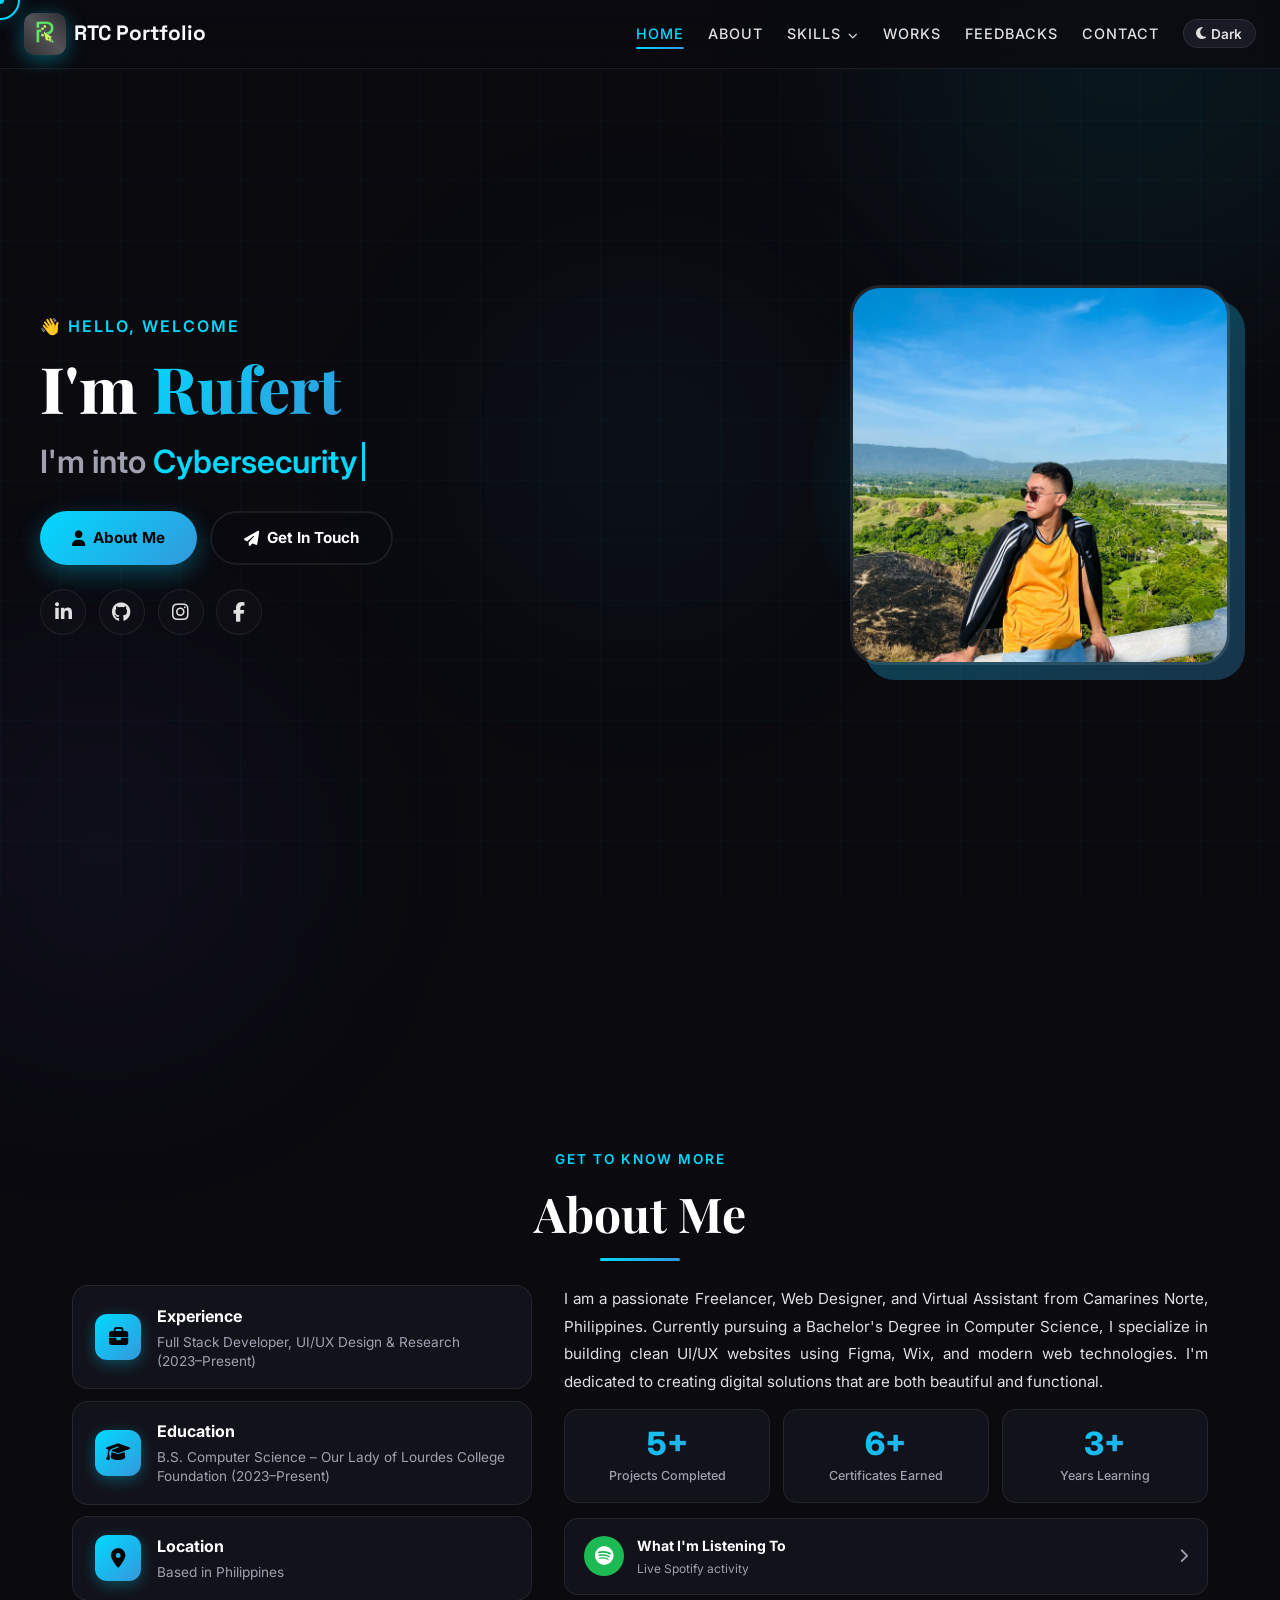
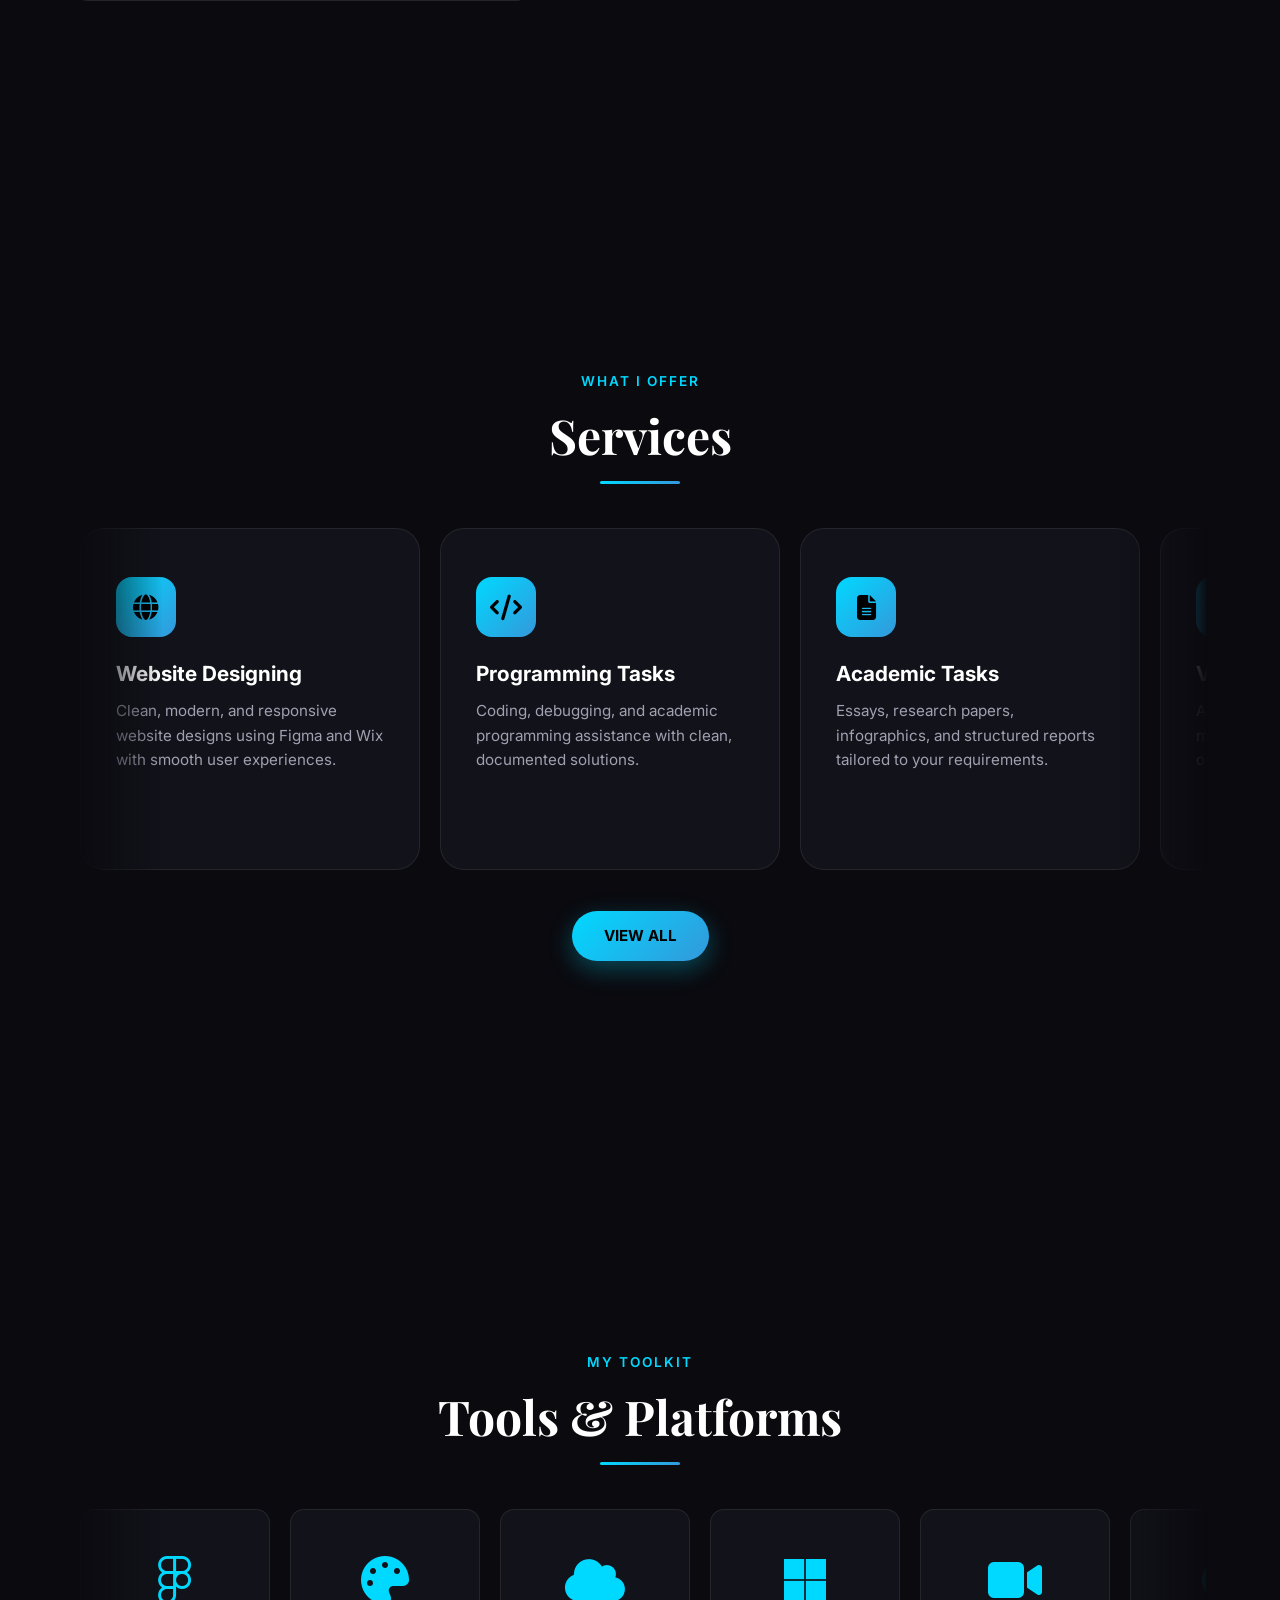
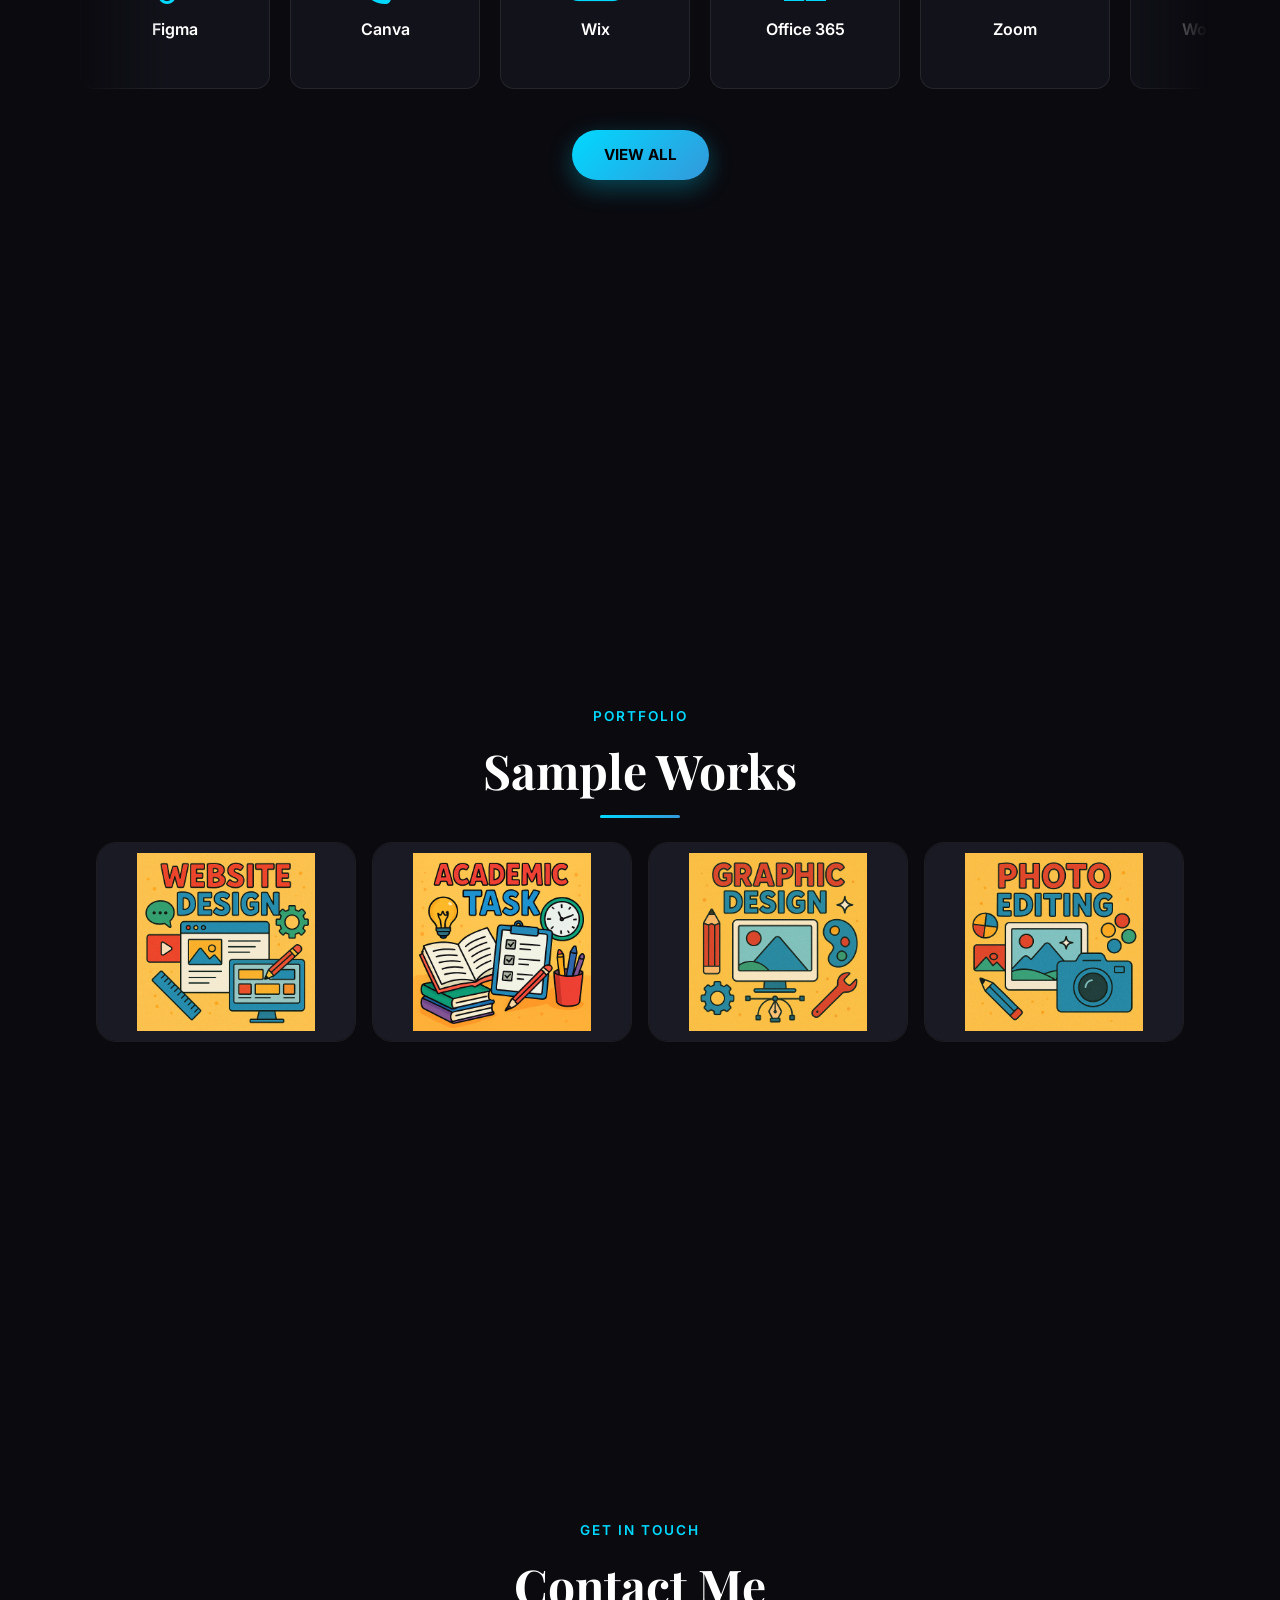
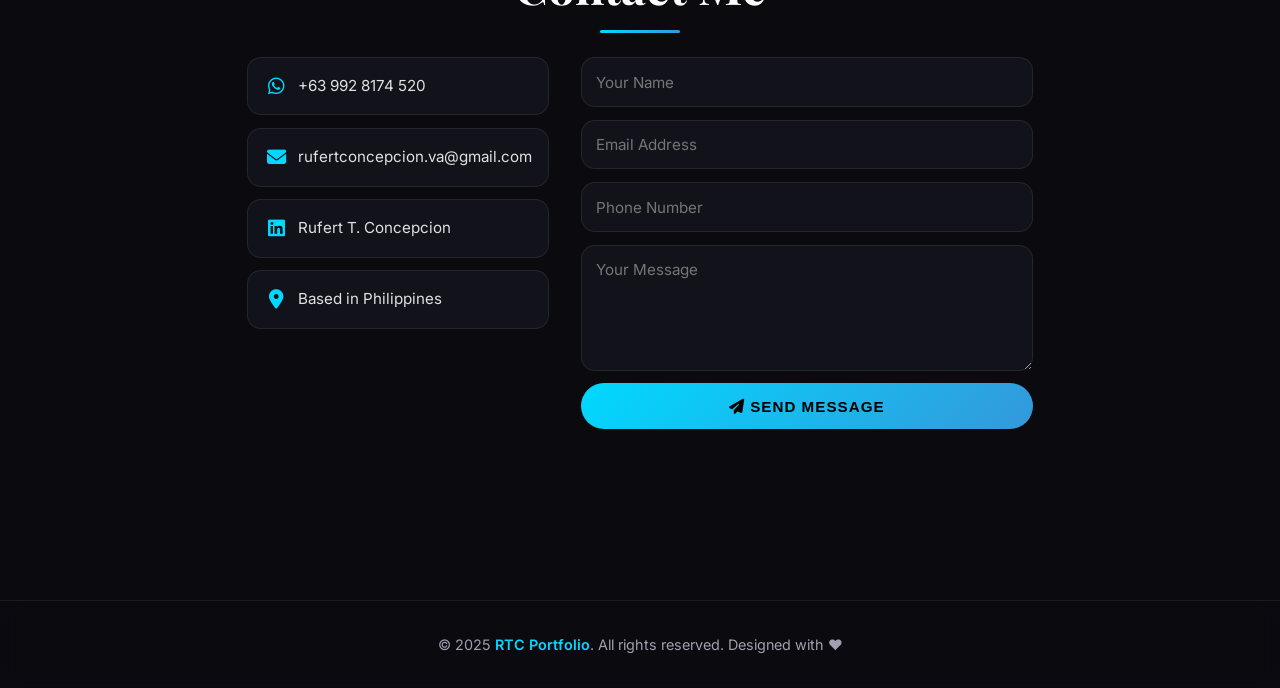
==== pre-draft portfolio/index.html @ a8891be7 "Initial commit" ====
<!DOCTYPE html>
<html lang="en">
<head>
    <meta charset="UTF-8">
    <meta name="viewport" content="width=device-width, initial-scale=1.0">
    <title>RTC Portfolio | Creative Developer</title>
    <link rel="shortcut icon" href="rtc logo.png" type="image/x-icon">
    <link rel="stylesheet" href="https://cdnjs.cloudflare.com/ajax/libs/font-awesome/6.5.1/css/all.min.css">
    <link rel="stylesheet" href="style.css">
</head>
<body class="dark">
    <div class="cursor-dot" id="cursorDot"></div>
    <div class="cursor-outline" id="cursorOutline"></div>
    <div class="grid-bg"></div>
    <div class="orb orb-1"></div>
    <div class="orb orb-2"></div>
    <div class="orb orb-3"></div>
    <div id="particles-container"></div>

    <div id="loader">
        <div class="loader-spinner"></div>
        <div class="loader-text">RTC PORTFOLIO</div>
        <div class="loader-progress"><div class="loader-progress-bar"></div></div>
    </div>

    <!-- Navbar -->
    <nav class="navbar">
        <a href="#" class="nav-brand">
            <div class="nav-logo">
                <img src="rtc logo.png" alt="RTC Logo">
            </div>
            RTC Portfolio
        </a>
        <input type="checkbox" id="hamburger-toggle">
        <label for="hamburger-toggle" class="hamburger"><span class="bar"></span><span class="bar"></span><span class="bar"></span></label>
        <ul class="nav-links">
            <li><a href="index.html">Home</a></li>
            <li><a href="index.html#about">About</a></li>
                <li class="dropdown-parent">
                    <a href="skills.html">Skills <i class="fas fa-chevron-down nav-dropdown-arrow"></i></a>
                    <ul class="dropdown-menu">
                        <li><a href="index.html#services">Services</a></li>
                        <li><a href="index.html#tools">Tools & Platforms</a></li>
                    </ul>
                </li>
            <li><a href="works.html">Works</a></li>
            <li><a href="feedbacks.html">Feedbacks</a></li>
            <li><a href="index.html#contact">Contact</a></li>
            <li><button id="themeToggle"><i class="fas fa-moon"></i><span>Dark</span></button></li>
        </ul>
    </nav>

    <section class="hero" id="home">
        <div class="hero-container">
            <div class="hero-content">
                <p class="hero-greeting">👋 Hello, Welcome</p>
                <h1 class="hero-name">I'm <span>Rufert</span></h1>
                <div class="hero-typing"><span class="static">I'm into </span><span class="dynamic" id="typing-text"></span></div>
                <div class="hero-buttons">
                    <a href="#about" class="btn-primary"><i class="fas fa-user"></i>About Me</a>
                    <a href="#contact" class="btn-outline"><i class="fas fa-paper-plane"></i>Get In Touch</a>
                </div>
                <ul class="social-icons">
                    <li><a href="https://www.linkedin.com/in/rtc1205" target="_blank"><i class="fab fa-linkedin-in"></i></a></li>
                    <li><a href="https://github.com/Bonzskie01" target="_blank"><i class="fab fa-github"></i></a></li>
                    <li><a href="#"><i class="fab fa-instagram"></i></a></li>
                    <li><a href="#"><i class="fab fa-facebook-f"></i></a></li>
                </ul>
            </div>
            <div class="hero-image-wrapper">
                <div class="hero-image-container">
                    <div class="hero-image-glow"></div>
                    <div class="hero-image-bg"></div>
                    <img src="rtc.jpeg" alt="Rufert" class="hero-image" onerror="this.style.display='none'; this.nextElementSibling.style.display='flex';">
                    <div style="display:none; width:100%; height:100%; border-radius:30px; background: var(--gradient-2); position:relative; z-index:2; align-items:center; justify-content:center; font-size:4rem; color:#fff; font-weight:900; border: 3px solid rgba(255,255,255,0.1);">RTC</div>
                </div>
            </div>
        </div>
    </section>

    <section class="hero" id="about">
        <div class="container">
            <div class="section-header fade-in"><p class="section-subtitle">Get To Know More</p><h2 class="section-title">About Me</h2><div class="section-line"></div></div>
            <div class="about-grid fade-in">
                <!-- Left: Info Cards -->
                <div class="about-cards">
                    <div class="about-info-card">
                        <div class="about-card-icon"><i class="fas fa-briefcase"></i></div>
                        <div class="about-card-text">
                            <h4>Experience</h4>
                            <p>Full Stack Developer, UI/UX Design & Research (2023–Present)</p>
                        </div>
                    </div>
                    <div class="about-info-card">
                        <div class="about-card-icon"><i class="fas fa-graduation-cap"></i></div>
                        <div class="about-card-text">
                            <h4>Education</h4>
                            <p>B.S. Computer Science – Our Lady of Lourdes College Foundation (2023–Present)</p>
                        </div>
                    </div>
                    <div class="about-info-card">
                        <div class="about-card-icon"><i class="fas fa-map-marker-alt"></i></div>
                        <div class="about-card-text">
                            <h4>Location</h4>
                            <p>Based in Philippines</p>
                        </div>
                    </div>
                </div>

                <!-- Right: Bio + Stats -->
                <div class="about-right">
                    <p class="about-bio-text">I am a passionate Freelancer, Web Designer, and Virtual Assistant from Camarines Norte, Philippines. Currently pursuing a Bachelor's Degree in Computer Science, I specialize in building clean UI/UX websites using Figma, Wix, and modern web technologies. I'm dedicated to creating digital solutions that are both beautiful and functional.</p>

                    <div class="about-stats">
                        <div class="stat-box">
                            <span class="stat-number">5+</span>
                            <span class="stat-label">Projects Completed</span>
                        </div>
                        <div class="stat-box">
                            <span class="stat-number">6+</span>
                            <span class="stat-label">Certificates Earned</span>
                        </div>
                        <div class="stat-box">
                            <span class="stat-number">3+</span>
                            <span class="stat-label">Years Learning</span>
                        </div>
                    </div>

                    <div class="about-spotify">
                        <div class="spotify-left">
                            <div class="spotify-icon"><i class="fab fa-spotify"></i></div>
                            <div class="spotify-text">
                                <h5>What I'm Listening To</h5>
                                <p>Live Spotify activity</p>
                            </div>
                        </div>
                        <i class="fas fa-chevron-right spotify-arrow"></i>
                    </div>
                </div>
            </div>
        </div>
    </section>

    <section class="hero" id="services">
        <div class="container">
            <div class="section-header fade-in"><p class="section-subtitle">What I Offer</p><h2 class="section-title">Services</h2><div class="section-line"></div></div>
            <div class="carousel-wrapper fade-in">
                <div class="carousel-track">
                    <div class="service-card"><div class="service-icon"><i class="fas fa-globe"></i></div><h3>Website Designing</h3><p>Clean, modern, and responsive website designs using Figma and Wix with smooth user experiences.</p></div>
                    <div class="service-card"><div class="service-icon"><i class="fas fa-code"></i></div><h3>Programming Tasks</h3><p>Coding, debugging, and academic programming assistance with clean, documented solutions.</p></div>
                    <div class="service-card"><div class="service-icon"><i class="fas fa-file-alt"></i></div><h3>Academic Tasks</h3><p>Essays, research papers, infographics, and structured reports tailored to your requirements.</p></div>
                    <div class="service-card"><div class="service-icon"><i class="fas fa-headset"></i></div><h3>Virtual Assistance</h3><p>Admin support, scheduling, email management, and online file organization for your business.</p></div>
                    <div class="service-card"><div class="service-icon"><i class="fas fa-tools"></i></div><h3>Technical Support</h3><p>On-call computer troubleshooting, software help, and remote technical assistance.</p></div>
                    <div class="service-card"><div class="service-icon"><i class="fas fa-paint-brush"></i></div><h3>Graphic Design</h3><p>Infographics, social media graphics, presentations, and marketing visuals.</p></div>
                    <div class="service-card"><div class="service-icon"><i class="fas fa-globe"></i></div><h3>Website Designing</h3><p>Clean, modern, and responsive website designs using Figma and Wix with smooth user experiences.</p></div>
                    <div class="service-card"><div class="service-icon"><i class="fas fa-code"></i></div><h3>Programming Tasks</h3><p>Coding, debugging, and academic programming assistance with clean, documented solutions.</p></div>
                    <div class="service-card"><div class="service-icon"><i class="fas fa-file-alt"></i></div><h3>Academic Tasks</h3><p>Essays, research papers, infographics, and structured reports tailored to your requirements.</p></div>
                    <div class="service-card"><div class="service-icon"><i class="fas fa-headset"></i></div><h3>Virtual Assistance</h3><p>Admin support, scheduling, email management, and online file organization for your business.</p></div>
                    <div class="service-card"><div class="service-icon"><i class="fas fa-tools"></i></div><h3>Technical Support</h3><p>On-call computer troubleshooting, software help, and remote technical assistance.</p></div>
                    <div class="service-card"><div class="service-icon"><i class="fas fa-paint-brush"></i></div><h3>Graphic Design</h3><p>Infographics, social media graphics, presentations, and marketing visuals.</p></div>
                </div>
            </div>
            <div style="text-align: center; margin-top: 20px;">
                <a href="skills.html#services" class="btn-primary">VIEW ALL</a>
            </div>
        </div>
    </section>

    <section class="hero" id="tools">
        <div class="container">
            <div class="section-header fade-in"><p class="section-subtitle">My Toolkit</p><h2 class="section-title">Tools & Platforms</h2><div class="section-line"></div></div>
            <div class="carousel-wrapper fade-in">
                <div class="carousel-track reverse">
                    <div class="tool-card"><i class="fab fa-figma"></i><h4>Figma</h4></div>
                    <div class="tool-card"><i class="fas fa-palette"></i><h4>Canva</h4></div>
                    <div class="tool-card"><i class="fas fa-cloud"></i><h4>Wix</h4></div>
                    <div class="tool-card"><i class="fab fa-microsoft"></i><h4>Office 365</h4></div>
                    <div class="tool-card"><i class="fas fa-video"></i><h4>Zoom</h4></div>
                    <div class="tool-card"><i class="fab fa-google"></i><h4>Workspace</h4></div>
                    <div class="tool-card"><i class="fas fa-image"></i><h4>Photoshop</h4></div>
                    <div class="tool-card"><i class="fab fa-microsoft"></i><h4>Teams</h4></div>
                    <div class="tool-card"><i class="fas fa-code"></i><h4>VS Code</h4></div>
                    <div class="tool-card"><i class="fab fa-github"></i><h4>GitHub</h4></div>
                    <div class="tool-card"><i class="fab fa-figma"></i><h4>Figma</h4></div>
                    <div class="tool-card"><i class="fas fa-palette"></i><h4>Canva</h4></div>
                    <div class="tool-card"><i class="fas fa-cloud"></i><h4>Wix</h4></div>
                    <div class="tool-card"><i class="fab fa-microsoft"></i><h4>Office 365</h4></div>
                    <div class="tool-card"><i class="fas fa-video"></i><h4>Zoom</h4></div>
                    <div class="tool-card"><i class="fab fa-google"></i><h4>Workspace</h4></div>
                    <div class="tool-card"><i class="fas fa-image"></i><h4>Photoshop</h4></div>
                    <div class="tool-card"><i class="fab fa-microsoft"></i><h4>Teams</h4></div>
                    <div class="tool-card"><i class="fas fa-code"></i><h4>VS Code</h4></div>
                    <div class="tool-card"><i class="fab fa-github"></i><h4>GitHub</h4></div>
                </div>
            </div>
            <div style="text-align: center; margin-top: 20px;">
                <a href="skills.html#tools" class="btn-primary">VIEW ALL</a>
            </div>
        </div>
    </section>

    <section id="works">
        <div class="container">
            <div class="section-header fade-in"><p class="section-subtitle">Portfolio</p><h2 class="section-title">Sample Works</h2><div class="section-line"></div></div>
            <div class="works-grid">
                <div class="work-card fade-in">
                    <div class="work-bg">
                        <img src="assets/Website Design.png" alt="Website Design">
                    </div>
                    <div class="work-overlay">
                        <h3>Website Design</h3>
                        <a href="works.html?filter=web" class="view-btn">View Project</a>
                    </div>
                </div>
                <div class="work-card fade-in">
                    <div class="work-bg">
                        <img src="assets/Academic Task.png" alt="Academic Task">
                    </div>
                    <div class="work-overlay">
                        <h3>Academic Task</h3>
                        <a href="works.html?filter=academic" class="view-btn">View Project</a>
                    </div>
                </div>
                <div class="work-card fade-in">
                    <div class="work-bg">
                        <img src="assets/Graphic Design.png" alt="Graphic Design">
                    </div>
                    <div class="work-overlay">
                        <h3>Graphic Design</h3>
                        <a href="works.html?filter=graphic" class="view-btn">View Project</a>
                    </div>
                </div>
                <div class="work-card fade-in">
                    <div class="work-bg">
                        <img src="assets/Photo Editing.png" alt="Photo Editing">
                    </div>
                    <div class="work-overlay">
                        <h3>Photo Editing</h3>
                        <a href="works.html?filter=photo" class="view-btn">View Project</a>
                    </div>
                </div>
            </div>
        </div>
    </section>

    <section class="hero" id="contact">
        <div class="container">
            <div class="section-header fade-in"><p class="section-subtitle">Get In Touch</p><h2 class="section-title">Contact Me</h2><div class="section-line"></div></div>
            <div class="contact-grid fade-in">
                <div>
                    <div class="contact-info-item">
                        <i class="fab fa-whatsapp"></i>
                        <a href="https://wa.me/639928174520" target="_blank">+63 992 8174 520</a>
                    </div>
                    <div class="contact-info-item">
                        <i class="fas fa-envelope"></i>
                        <a href="mailto:rufertconcepcion.va@gmail.com">rufertconcepcion.va@gmail.com</a>
                    </div>
                    <div class="contact-info-item">
                        <i class="fab fa-linkedin"></i>
                        <a href="https://www.linkedin.com/in/rtc1205" target="_blank">Rufert T. Concepcion</a>
                    </div>
                    <div class="contact-info-item">
                        <i class="fas fa-map-marker-alt"></i>
                        <span>Based in Philippines</span>
                    </div>
                </div>
                <form class="contact-form" action="#" method="POST">
                    <input type="text" placeholder="Your Name" required>
                    <input type="email" placeholder="Email Address" required>
                    <input type="tel" placeholder="Phone Number">
                    <textarea rows="5" placeholder="Your Message" required></textarea>
                    <button type="submit"><i class="fas fa-paper-plane"></i> Send Message</button>
                </form>
            </div>
        </div>
    </section>

    <footer><p>© 2025 <a href="#">RTC Portfolio</a>. All rights reserved. Designed with ❤️</p></footer>

    <script src="script.js"></script>
</body>
</html>
---- pre-draft portfolio/style.css ----
@import url('https://fonts.googleapis.com/css2?family=Inter:wght@300;400;500;600;700;800;900&family=Playfair+Display:wght@400;600;700;800&family=Space+Grotesk:wght@300;400;500;600;700&display=swap');

html {
    scroll-behavior: smooth;
}

:root {
    --bg: #0a0a0f;
    --surface: #12121a;
    --surface2: #1a1a25;
    --text: #e0e0e0;
    --text-secondary: #a0a0b0;
    --heading: #ffffff;
    --accent: #00d9ff;
    --accent2: #3498db;
    --accent3: #6c5ce7;
    --gradient-1: linear-gradient(135deg, #00d9ff, #3498db);
    --gradient-2: linear-gradient(135deg, #6c5ce7, #3498db);
    --gradient-3: linear-gradient(135deg, #00d9ff, #6c5ce7);
    --shadow-glow: 0 0 40px rgba(0, 217, 255, 0.2);
    --shadow-card: 0 10px 40px rgba(0, 0, 0, 0.5);
    --border: rgba(255, 255, 255, 0.08);
    --radius: 24px;
    --radius-sm: 14px;
    --transition: 0.4s cubic-bezier(0.25, 0.8, 0.25, 1.2);
    --cursor-color: #00d9ff;
}

body.light {
    --bg: #eef2f7;
    --surface: #ffffff;
    --surface2: #dde6f0;
    --text: #1e293b;
    --text-secondary: #475569;
    --heading: #0f172a;
    --accent: #0099cc;
    --accent2: #2563eb;
    --accent3: #7c3aed;
    --gradient-1: linear-gradient(135deg, #0099cc, #2563eb);
    --gradient-2: linear-gradient(135deg, #7c3aed, #2563eb);
    --gradient-3: linear-gradient(135deg, #0099cc, #7c3aed);
    --shadow-glow: 0 0 40px rgba(0, 153, 204, 0.25);
    --shadow-card: 0 10px 40px rgba(0, 0, 0, 0.12);
    --border: rgba(0, 0, 0, 0.12);
    --cursor-color: #0099cc;
}

* {
    margin: 0;
    padding: 0;
    box-sizing: border-box;
}

html {
    scroll-behavior: smooth;
}

body {
    font-family: 'Inter', sans-serif;
    background: var(--bg);
    color: var(--text);
    line-height: 1.6;
    transition: background 0.5s, color 0.5s;
    overflow-x: hidden;
    position: relative;
    cursor: auto;
}

@media (hover: hover) and (pointer: fine) {
    body {
        cursor: none;
    }
}

/* Custom Cursor */
.cursor-dot {
    width: 8px;
    height: 8px;
    background: var(--cursor-color);
    border-radius: 50%;
    position: fixed;
    pointer-events: none;
    z-index: 9999;
    transition: transform 0.1s ease, width 0.2s ease, height 0.2s ease, background 0.3s ease;
    transform: translate(-50%, -50%);
    box-shadow: 0 0 20px var(--cursor-color), 0 0 40px rgba(0, 217, 255, 0.5);
}

.cursor-outline {
    width: 40px;
    height: 40px;
    border: 2px solid var(--cursor-color);
    border-radius: 50%;
    position: fixed;
    pointer-events: none;
    z-index: 9998;
    transition: transform 0.15s ease, width 0.3s ease, height 0.3s ease, border-color 0.3s ease, background 0.3s ease;
    transform: translate(-50%, -50%);
    box-shadow: 0 0 15px rgba(0, 217, 255, 0.2);
}

.cursor-outline.hover {
    width: 60px;
    height: 60px;
    border-color: var(--accent3);
    background: rgba(108, 92, 231, 0.1);
    box-shadow: 0 0 30px rgba(108, 92, 231, 0.4);
}

.cursor-dot.hover {
    width: 14px;
    height: 14px;
    background: var(--accent3);
    box-shadow: 0 0 30px var(--accent3), 0 0 60px rgba(108, 92, 231, 0.6);
}

/* Particles */
#particles-container {
    position: fixed;
    top: 0;
    left: 0;
    width: 100%;
    height: 100%;
    pointer-events: none;
    z-index: 0;
}

.particle {
    position: absolute;
    border-radius: 50%;
    animation: floatUp linear infinite;
    opacity: 0;
}

@keyframes floatUp {
    0% { transform: translateY(100vh) scale(0); opacity: 0; }
    10% { opacity: 0.6; }
    90% { opacity: 0.6; }
    100% { transform: translateY(-10vh) scale(1); opacity: 0; }
}

/* Grid Background */
.grid-bg {
    position: fixed;
    top: 0;
    left: 0;
    width: 100%;
    height: 100%;
    pointer-events: none;
    z-index: 0;
    background-image: linear-gradient(rgba(0, 217, 255, 0.03) 1px, transparent 1px), linear-gradient(90deg, rgba(0, 217, 255, 0.03) 1px, transparent 1px);
    background-size: 60px 60px;
    animation: gridMove 20s linear infinite;
}

@keyframes gridMove {
    0% { background-position: 0 0; }
    100% { background-position: 60px 60px; }
}

/* Orbs */
.orb {
    position: fixed;
    border-radius: 50%;
    filter: blur(100px);
    pointer-events: none;
    z-index: 0;
    animation: orbFloat 15s ease-in-out infinite;
}

.orb-1 { width: 500px; height: 500px; background: rgba(0, 217, 255, 0.06); top: -200px; right: -100px; }
.orb-2 { width: 400px; height: 400px; background: rgba(108, 92, 231, 0.06); bottom: -150px; left: -100px; animation-delay: -5s; }
.orb-3 { width: 350px; height: 350px; background: rgba(52, 152, 219, 0.05); top: 50%; left: 50%; transform: translate(-50%, -50%); animation-delay: -10s; }

@keyframes orbFloat {
    0%, 100% { transform: translate(0, 0); }
    25% { transform: translate(50px, -50px); }
    50% { transform: translate(-30px, 30px); }
    75% { transform: translate(-50px, -20px); }
}

body.light .orb-1 { background: rgba(0, 217, 255, 0.08); }
body.light .orb-2 { background: rgba(108, 92, 231, 0.08); }
body.light .orb-3 { background: rgba(52, 152, 219, 0.07); }

.container {
    max-width: 1200px;
    margin: 0 auto;
    padding: 0 2rem;
    position: relative;
    z-index: 1;
}

/* Loader */
#loader {
    position: fixed;
    inset: 0;
    background: #000;
    z-index: 9999;
    display: flex;
    flex-direction: column;
    align-items: center;
    justify-content: center;
    transition: opacity 0.8s, visibility 0.8s;
    background-image: radial-gradient(circle at 30% 50%, rgba(0, 217, 255, 0.1) 0%, transparent 50%), radial-gradient(circle at 70% 50%, rgba(108, 92, 231, 0.1) 0%, transparent 50%);
    cursor: default;
}

body.light #loader {
    background: #f0f4f8;
    background-image: radial-gradient(circle at 30% 50%, rgba(0, 217, 255, 0.15) 0%, transparent 50%), radial-gradient(circle at 70% 50%, rgba(108, 92, 231, 0.15) 0%, transparent 50%);
}

.loader-spinner {
    width: 70px;
    height: 70px;
    border: 3px solid rgba(255, 255, 255, 0.1);
    border-top-color: var(--accent);
    border-right-color: var(--accent3);
    border-radius: 50%;
    animation: spin 1s linear infinite;
    margin-bottom: 25px;
    position: relative;
}

.loader-spinner::after {
    content: '';
    position: absolute;
    inset: 8px;
    border: 2px solid rgba(255, 255, 255, 0.05);
    border-radius: 50%;
    border-bottom-color: var(--accent2);
    animation: spin 0.6s linear infinite reverse;
}

@keyframes spin { to { transform: rotate(360deg); } }

.loader-text {
    font-family: 'Space Grotesk', sans-serif;
    font-size: clamp(1.2rem, 3vw, 1.6rem);
    font-weight: 700;
    letter-spacing: 4px;
    color: var(--accent);
    animation: pulse 1.5s ease-in-out infinite;
}

@keyframes pulse {
    0%, 100% { opacity: 0.5; transform: scale(0.98); }
    50% { opacity: 1; transform: scale(1.02); }
}

.loader-progress {
    width: clamp(150px, 30vw, 200px);
    height: 3px;
    background: rgba(255, 255, 255, 0.1);
    border-radius: 3px;
    margin-top: 20px;
    overflow: hidden;
}

.loader-progress-bar {
    height: 100%;
    background: var(--gradient-1);
    border-radius: 3px;
    animation: progress 2s ease-in-out;
    width: 100%;
}

@keyframes progress { 0% { width: 0; } 100% { width: 100%; } }

body.loaded #loader { opacity: 0; visibility: hidden; pointer-events: none; }

/* Navbar */
.navbar {
    position: fixed;
    top: 0;
    left: 0;
    right: 0;
    z-index: 1000;
    background: rgba(10, 10, 15, 0.8);
    backdrop-filter: blur(30px);
    -webkit-backdrop-filter: blur(30px);
    border-bottom: 1px solid var(--border);
    padding: 0.8rem 1.5rem;
    display: flex;
    align-items: center;
    justify-content: space-between;
    transition: 0.3s;
}

body.light .navbar { background: rgba(238, 242, 247, 0.85); }

.nav-brand {
    display: flex;
    align-items: center;
    gap: 0.5rem;
    font-weight: 800;
    font-size: clamp(1rem, 2.5vw, 1.3rem);
    color: var(--heading);
    font-family: 'Space Grotesk', sans-serif;
    text-decoration: none;
}

.nav-logo {
    width: clamp(36px, 5vw, 42px);
    height: clamp(36px, 5vw, 42px);
    border-radius: 10px;
    display: flex;
    align-items: center;
    justify-content: center;
    position: relative;
    overflow: hidden;
    box-shadow: 0 4px 20px rgba(0, 217, 255, 0.4);
}

.nav-logo img {
    width: 100%;
    height: 100%;
    object-fit: cover;
    border-radius: 10px;
    position: relative;
    z-index: 1;
}

.nav-logo::after {
    content: '';
    position: absolute;
    top: -50%;
    left: -50%;
    width: 200%;
    height: 200%;
    background: linear-gradient(45deg, transparent, rgba(255, 255, 255, 0.3), transparent);
    animation: shimmer 2s infinite;
    z-index: 2;
}

@keyframes shimmer {
    0% { transform: translateX(-100%) rotate(45deg); }
    100% { transform: translateX(100%) rotate(45deg); }
}

.nav-links {
    display: flex;
    list-style: none;
    gap: clamp(0.8rem, 2vw, 1.5rem);
    align-items: center;
}

.nav-links a {
    color: var(--text);
    text-decoration: none;
    font-weight: 500;
    font-size: clamp(0.75rem, 1.5vw, 0.9rem);
    text-transform: uppercase;
    letter-spacing: 1px;
    transition: 0.3s;
    position: relative;
    padding: 0.3rem 0;
}

.nav-links a::after {
    content: '';
    position: absolute;
    bottom: -2px;
    left: 0;
    width: 0;
    height: 2px;
    background: var(--gradient-1);
    transition: width 0.3s;
    border-radius: 2px;
}

.nav-links a:hover { color: var(--accent); }
.nav-links a:hover::after { width: 100%; }

/* Active Navigation Indicator */
.nav-links a.active {
    color: var(--accent);
}
.nav-links a.active::after {
    width: 100%;
}

/* Navigation Dropdown */
.dropdown-parent {
    position: relative;
}

.nav-dropdown-arrow {
    font-size: 0.6rem;
    margin-left: 2px;
    transition: 0.3s;
}

.dropdown-parent:hover .nav-dropdown-arrow {
    transform: rotate(180deg);
}

.dropdown-menu {
    position: absolute;
    top: 100%;
    left: 0;
    background: var(--surface);
    border: 1px solid var(--border);
    border-radius: var(--radius-sm);
    padding: 0.5rem 0;
    min-width: 200px;
    list-style: none;
    opacity: 0;
    visibility: hidden;
    transform: translateY(10px);
    transition: opacity 0.3s ease, transform 0.3s ease, visibility 0.3s ease;
    box-shadow: 0 10px 40px rgba(0, 0, 0, 0.5);
    backdrop-filter: blur(20px);
    z-index: 1001;
}

.dropdown-parent:hover .dropdown-menu {
    opacity: 1;
    visibility: visible;
    transform: translateY(5px);
}

.dropdown-menu li {
    padding: 0;
}

.dropdown-menu a {
    display: block;
    padding: 0.6rem 1.5rem;
    color: var(--text);
    font-size: 0.85rem;
    text-transform: none;
    letter-spacing: 0.5px;
    transition: 0.3s;
    white-space: nowrap;
}

.dropdown-menu a:hover {
    background: var(--surface2);
    color: var(--accent);
}

.dropdown-menu a::after {
    display: none;
}

#themeToggle {
    background: var(--surface2);
    border: 1px solid var(--border);
    color: var(--text);
    padding: 0.35rem 0.8rem;
    border-radius: 30px;
    cursor: pointer;
    font-weight: 600;
    font-size: clamp(0.7rem, 1.5vw, 0.85rem);
    display: flex;
    align-items: center;
    gap: 0.3rem;
    transition: 0.3s;
    font-family: 'Inter', sans-serif;
    white-space: nowrap;
}

#themeToggle:hover { background: var(--accent); color: #000; border-color: var(--accent); }

#hamburger-toggle { display: none; }
.hamburger { display: none; flex-direction: column; gap: 5px; cursor: pointer; z-index: 1001; }
.hamburger .bar { width: 24px; height: 3px; background: var(--heading); border-radius: 3px; transition: 0.3s; }

/* Hero */
.hero {
    min-height: 100vh;
    display: flex;
    align-items: center;
    padding: clamp(5rem, 8vw, 5.5rem) 1.5rem clamp(1.5rem, 3vw, 2.5rem);
    position: relative;
    z-index: 1;
}

.hero-container {
    display: flex;
    align-items: center;
    justify-content: space-between;
    gap: clamp(2rem, 5vw, 4rem);
    max-width: 1200px;
    margin: 0 auto;
    width: 100%;
    flex-wrap: wrap;
}

.hero-content {
    flex: 1 1 500px;
    position: relative;
    z-index: 1;
    animation: fadeInLeft 1s ease;
}

@keyframes fadeInLeft {
    from { opacity: 0; transform: translateX(-50px); }
    to { opacity: 1; transform: translateX(0); }
}

.hero-image-wrapper {
    flex: 0 1 400px;
    display: flex;
    justify-content: center;
    align-items: center;
    animation: fadeInRight 1s ease;
    position: relative;
}

@keyframes fadeInRight {
    from { opacity: 0; transform: translateX(50px); }
    to { opacity: 1; transform: translateX(0); }
}

.hero-image-container {
    position: relative;
    width: clamp(250px, 35vw, 380px);
    height: clamp(250px, 35vw, 380px);
}

.hero-image {
    width: 100%;
    height: 100%;
    object-fit: cover;
    border-radius: 30px;
    position: relative;
    z-index: 2;
    border: 3px solid rgba(255, 255, 255, 0.1);
    transition: 0.5s;
}

.hero-image:hover {
    transform: scale(1.02);
    border-color: var(--accent);
}

.hero-image-bg {
    position: absolute;
    width: 100%;
    height: 100%;
    border-radius: 30px;
    background: var(--gradient-1);
    top: 15px;
    left: 15px;
    z-index: 1;
    opacity: 0.3;
    transition: 0.5s;
}

.hero-image-container:hover .hero-image-bg {
    top: 20px;
    left: 20px;
    opacity: 0.5;
}

.hero-image-glow {
    position: absolute;
    width: 120%;
    height: 120%;
    top: -10%;
    left: -10%;
    background: radial-gradient(circle, rgba(0, 217, 255, 0.2) 0%, transparent 70%);
    z-index: 0;
    border-radius: 50%;
    animation: glowPulse 3s ease-in-out infinite;
}

@keyframes glowPulse {
    0%, 100% { transform: scale(1); opacity: 0.5; }
    50% { transform: scale(1.1); opacity: 0.8; }
}

.hero-greeting {
    font-size: clamp(0.8rem, 2vw, 1rem);
    font-weight: 600;
    letter-spacing: 2px;
    text-transform: uppercase;
    color: var(--accent);
    margin-bottom: 0.8rem;
}

.hero-name {
    font-family: 'Playfair Display', serif;
    font-size: clamp(2rem, 5vw, 5rem);
    font-weight: 800;
    line-height: 1.1;
    margin-bottom: 0.8rem;
    color: var(--heading);
}

.hero-name span {
    background: var(--gradient-1);
    -webkit-background-clip: text;
    -webkit-text-fill-color: transparent;
    background-clip: text;
}

.hero-typing {
    font-size: clamp(1rem, 3vw, 2rem);
    font-weight: 600;
    margin-bottom: 1.5rem;
    min-height: clamp(2.5rem, 4vw, 3rem);
}

.hero-typing .static { color: var(--text-secondary); }
.hero-typing .dynamic {
    color: var(--accent);
    border-right: 3px solid var(--accent);
    padding-right: 5px;
    animation: blink 0.7s infinite;
}

@keyframes blink { 50% { border-color: transparent; } }

.hero-buttons {
    display: flex;
    gap: clamp(0.5rem, 2vw, 0.8rem);
    flex-wrap: wrap;
}

.btn-primary, .btn-outline {
    padding: clamp(0.6rem, 2vw, 0.8rem) clamp(1.2rem, 3vw, 2rem);
    border-radius: 50px;
    font-weight: 700;
    text-decoration: none;
    display: inline-flex;
    align-items: center;
    gap: 0.5rem;
    transition: 0.3s;
    font-size: clamp(0.8rem, 1.8vw, 0.95rem);
    white-space: nowrap;
}

.btn-primary {
    background: var(--gradient-1);
    color: #000;
    box-shadow: 0 8px 25px rgba(0, 217, 255, 0.3);
    border: none;
    cursor: pointer;
}

.btn-primary:hover { transform: translateY(-3px); box-shadow: 0 15px 35px rgba(0, 217, 255, 0.5); }

.btn-outline {
    background: transparent;
    color: var(--heading);
    border: 2px solid var(--border);
    backdrop-filter: blur(10px);
}

.btn-outline:hover { border-color: var(--accent); color: var(--accent); background: rgba(0, 217, 255, 0.08); transform: translateY(-3px); }

.social-icons {
    display: flex;
    gap: clamp(0.5rem, 1.5vw, 0.8rem);
    margin-top: clamp(1rem, 2vw, 1.5rem);
    list-style: none;
    flex-wrap: wrap;
}

.social-icons a {
    width: clamp(38px, 7vw, 46px);
    height: clamp(38px, 7vw, 46px);
    border-radius: 50%;
    border: 1px solid var(--border);
    display: flex;
    align-items: center;
    justify-content: center;
    font-size: clamp(1rem, 2vw, 1.2rem);
    color: var(--text);
    transition: 0.3s;
    text-decoration: none;
    backdrop-filter: blur(10px);
    background: rgba(255, 255, 255, 0.02);
}

.social-icons a:hover { background: var(--accent); color: #000; border-color: var(--accent); transform: translateY(-6px); box-shadow: 0 12px 25px rgba(0, 217, 255, 0.4); }

/* Sections */
section {
    min-height: 100vh;
    display: flex;
    flex-direction: column;
    justify-content: center;
    padding: clamp(4rem, 8vw, 6rem) 1rem clamp(2rem, 5vw, 3rem);
    position: relative;
    z-index: 1;
}

/* Carousel sections — full height but tight padding */
#services, #tools {
    min-height: 100vh;
    padding: clamp(4rem, 7vw, 5rem) 1rem clamp(2rem, 4vw, 3rem);
    justify-content: center;
}

.section-header {
    text-align: center;
    margin-bottom: clamp(1rem, 2vw, 1.5rem);
}

.section-subtitle {
    font-size: clamp(0.7rem, 1.5vw, 0.85rem);
    text-transform: uppercase;
    letter-spacing: 2px;
    color: var(--accent);
    font-weight: 600;
    margin-bottom: 0.3rem;
}

.section-title {
    font-family: 'Playfair Display', serif;
    font-size: clamp(1.5rem, 4vw, 3rem);
    font-weight: 700;
    color: var(--heading);
    margin-bottom: 0.4rem;
}

.section-line {
    width: clamp(60px, 12vw, 80px);
    height: 3px;
    background: var(--gradient-1);
    margin: 0 auto;
    border-radius: 2px;
    position: relative;
    overflow: hidden;
}

.section-line::after {
    content: '';
    position: absolute;
    top: 0;
    left: -100%;
    width: 100%;
    height: 100%;
    background: rgba(255, 255, 255, 0.5);
    animation: lineShine 2s ease-in-out infinite;
}

@keyframes lineShine { 0%, 100% { left: -100%; } 50% { left: 100%; } }

/* About - New Design */
.about-grid {
    display: grid;
    grid-template-columns: 1fr 1.4fr;
    gap: clamp(1rem, 3vw, 2rem);
    align-items: start;
}

/* Left column: info cards */
.about-cards {
    display: flex;
    flex-direction: column;
    gap: 0.7rem;
}

.about-info-card {
    background: var(--surface);
    border: 1px solid var(--border);
    border-radius: 16px;
    padding: 1.1rem 1.4rem;
    display: flex;
    align-items: center;
    gap: 1rem;
    transition: 0.3s;
    backdrop-filter: blur(10px);
    position: relative;
    overflow: hidden;
}

.about-info-card::before {
    content: '';
    position: absolute;
    left: 0; top: 0; bottom: 0;
    width: 3px;
    background: var(--gradient-1);
    border-radius: 3px 0 0 3px;
    transform: scaleY(0);
    transition: transform 0.3s ease;
    transform-origin: bottom;
}

.about-info-card:hover::before { transform: scaleY(1); }
.about-info-card:hover { transform: translateX(6px); box-shadow: var(--shadow-glow); border-color: var(--accent); }

.about-card-icon {
    width: 46px;
    height: 46px;
    border-radius: 12px;
    background: var(--gradient-1);
    display: flex;
    align-items: center;
    justify-content: center;
    font-size: 1.2rem;
    color: #000;
    flex-shrink: 0;
    box-shadow: 0 4px 15px rgba(0, 217, 255, 0.3);
}

body.light .about-card-icon { color: #fff; box-shadow: 0 4px 15px rgba(0, 153, 204, 0.3); }

.about-card-text h4 {
    font-size: clamp(0.85rem, 1.5vw, 1rem);
    font-weight: 700;
    color: var(--heading);
    margin-bottom: 0.2rem;
}

.about-card-text p {
    font-size: clamp(0.72rem, 1.3vw, 0.85rem);
    color: var(--text-secondary);
    line-height: 1.4;
}

/* Right column */
.about-right {
    display: flex;
    flex-direction: column;
    gap: 0.9rem;
}

.about-bio-text {
    color: var(--text);
    line-height: 1.8;
    font-size: clamp(0.82rem, 1.4vw, 0.95rem);
    text-align: justify;
}

/* Stats row */
.about-stats {
    display: grid;
    grid-template-columns: repeat(3, 1fr);
    gap: 0.8rem;
}

.stat-box {
    background: var(--surface);
    border: 1px solid var(--border);
    border-radius: 14px;
    padding: 1rem 0.8rem;
    text-align: center;
    transition: 0.3s;
    backdrop-filter: blur(10px);
}

.stat-box:hover { border-color: var(--accent); transform: translateY(-4px); box-shadow: var(--shadow-glow); }

.stat-number {
    font-size: clamp(1.4rem, 3vw, 2rem);
    font-weight: 800;
    background: var(--gradient-1);
    -webkit-background-clip: text;
    -webkit-text-fill-color: transparent;
    background-clip: text;
    display: block;
    line-height: 1.1;
}

.stat-label {
    font-size: clamp(0.65rem, 1.2vw, 0.78rem);
    color: var(--text-secondary);
    font-weight: 500;
    margin-top: 0.3rem;
    display: block;
}

/* Spotify / Now Playing card */
.about-spotify {
    background: var(--surface);
    border: 1px solid var(--border);
    border-radius: 14px;
    padding: 1rem 1.2rem;
    display: flex;
    align-items: center;
    justify-content: space-between;
    transition: 0.3s;
    backdrop-filter: blur(10px);
    cursor: pointer;
}

.about-spotify:hover { border-color: #1DB954; box-shadow: 0 0 20px rgba(29, 185, 84, 0.2); }

.spotify-left {
    display: flex;
    align-items: center;
    gap: 0.8rem;
}

.spotify-icon {
    width: 40px;
    height: 40px;
    background: #1DB954;
    border-radius: 50%;
    display: flex;
    align-items: center;
    justify-content: center;
    font-size: 1.2rem;
    color: #fff;
    flex-shrink: 0;
}

.spotify-text h5 {
    font-size: 0.88rem;
    font-weight: 700;
    color: var(--heading);
    margin-bottom: 0.1rem;
}

.spotify-text p {
    font-size: 0.75rem;
    color: var(--text-secondary);
}

.spotify-arrow {
    color: var(--text-secondary);
    font-size: 0.9rem;
    transition: 0.3s;
}

.about-spotify:hover .spotify-arrow { color: #1DB954; transform: translateX(3px); }

/* Legacy classes cleanup */
.about-image { display: none; }
.about-content h3, .about-tag, .about-text { display: none; }

/* Carousels */
.carousel-wrapper {
    position: relative;
    width: 100%;
    overflow: hidden;
    padding: 0.8rem 0;
    -webkit-mask-image: linear-gradient(to right, transparent 0%, black 8%, black 92%, transparent 100%);
    mask-image: linear-gradient(to right, transparent 0%, black 8%, black 92%, transparent 100%);
}

.carousel-track {
    display: flex;
    gap: clamp(0.8rem, 2vw, 1.5rem);
    animation: scrollCarousel 30s linear infinite;
    width: max-content;
    padding: 0.5rem;
}

.carousel-track.reverse { animation-direction: reverse; }
.carousel-track:hover { animation-play-state: paused; }

@keyframes scrollCarousel {
    0% { transform: translateX(0); }
    100% { transform: translateX(-50%); }
}

.service-card {
    flex-shrink: 0;
    width: clamp(280px, 40vw, 340px);
    min-height: clamp(260px, 38vh, 360px);
    background: var(--surface);
    border: 1px solid var(--border);
    border-radius: var(--radius);
    padding: clamp(2rem, 4vw, 3rem) clamp(1.5rem, 3vw, 2.2rem);
    transition: var(--transition);
    position: relative;
    overflow: hidden;
    backdrop-filter: blur(10px);
    z-index: 1;
    display: flex;
    flex-direction: column;
    justify-content: flex-start;
}

.service-card::before {
    content: '';
    position: absolute;
    top: 0;
    left: 0;
    width: 100%;
    height: 100%;
    background: var(--gradient-1);
    opacity: 0;
    transition: opacity 0.4s ease;
    z-index: 0;
    border-radius: var(--radius);
}

.service-card:hover::before { opacity: 0.03; }

.service-card::after {
    content: '';
    position: absolute;
    top: 0;
    left: 0;
    width: 100%;
    height: 4px;
    background: var(--gradient-1);
    transform: scaleX(0);
    transition: transform 0.5s ease;
    transform-origin: left;
}

.service-card:hover { transform: translateY(-10px) scale(1.02); box-shadow: var(--shadow-glow); border-color: var(--accent); z-index: 10; }
.service-card:hover::after { transform: scaleX(1); }

.service-icon {
    width: clamp(45px, 8vw, 60px);
    height: clamp(45px, 8vw, 60px);
    border-radius: 16px;
    background: var(--gradient-1);
    display: flex;
    align-items: center;
    justify-content: center;
    font-size: clamp(1.2rem, 2.5vw, 1.6rem);
    color: #000;
    margin-bottom: 1.2rem;
    transition: 0.3s;
    position: relative;
    z-index: 1;
}

.service-card:hover .service-icon { transform: rotateY(360deg); transition: transform 0.8s ease; }

.service-card h3 { font-size: clamp(1rem, 2vw, 1.3rem); margin-bottom: 0.6rem; color: var(--heading); position: relative; z-index: 1; }
.service-card p { color: var(--text-secondary); font-size: clamp(0.8rem, 1.5vw, 0.95rem); position: relative; z-index: 1; line-height: 1.6; }

.tool-card {
    flex-shrink: 0;
    width: clamp(140px, 18vw, 190px);
    min-height: clamp(140px, 20vh, 200px);
    background: var(--surface);
    border: 1px solid var(--border);
    border-radius: var(--radius-sm);
    padding: clamp(1.8rem, 4vw, 2.8rem) clamp(0.8rem, 2vw, 1.4rem);
    text-align: center;
    transition: var(--transition);
    cursor: pointer;
    backdrop-filter: blur(10px);
    position: relative;
    overflow: hidden;
    z-index: 1;
    display: flex;
    flex-direction: column;
    align-items: center;
    justify-content: center;
}

.tool-card::before {
    content: '';
    position: absolute;
    top: -50%;
    left: -50%;
    width: 200%;
    height: 200%;
    background: radial-gradient(circle, rgba(0, 217, 255, 0.1) 0%, transparent 70%);
    opacity: 0;
    transition: opacity 0.4s ease;
}

.tool-card:hover::before { opacity: 1; }
.tool-card:hover { transform: translateY(-8px) scale(1.05); box-shadow: var(--shadow-glow); border-color: var(--accent); z-index: 10; }
.tool-card i { font-size: clamp(2rem, 4.5vw, 3rem); color: var(--accent); margin-bottom: 0.8rem; transition: 0.3s; position: relative; z-index: 1; display: block; }
.tool-card:hover i { transform: scale(1.2); }
.tool-card h4 { color: var(--heading); font-weight: 600; font-size: clamp(0.8rem, 1.5vw, 1rem); position: relative; z-index: 1; }

/* Works */
.works-grid {
    display: flex;
    flex-wrap: wrap;
    gap: clamp(0.6rem, 1.5vw, 1rem);
    justify-content: center;
}

.work-card {
    position: relative;
    border-radius: var(--radius);
    overflow: hidden;
    aspect-ratio: 1;
    cursor: pointer;
    border: 1px solid var(--border);
    flex: 1 1 min(100%, 220px);
    min-width: 220px;
    max-width: 320px;
}

.work-bg {
    width: 100%;
    height: 100%;
    background: var(--gradient-2);
    display: flex;
    align-items: center;
    justify-content: center;
    font-size: clamp(2rem, 6vw, 3.5rem);
    color: rgba(255, 255, 255, 0.4);
    transition: 0.6s;
    position: relative;
}

.work-bg::before {
    content: '';
    position: absolute;
    inset: 0;
    background: var(--gradient-3);
    opacity: 0;
    transition: opacity 0.6s ease;
}

.work-card:hover .work-bg::before { opacity: 0.5; }

.work-overlay {
    position: absolute;
    inset: 0;
    background: rgba(0, 0, 0, 0.8);
    display: flex;
    flex-direction: column;
    align-items: center;
    justify-content: center;
    opacity: 0;
    transition: 0.5s;
    gap: 0.6rem;
    backdrop-filter: blur(5px);
}

.work-card:hover .work-overlay { opacity: 1; }
.work-card:hover .work-bg { transform: scale(1.15); }
.work-overlay h3 { color: #fff; font-size: clamp(0.9rem, 2vw, 1.2rem); font-weight: 700; letter-spacing: 1px; }

.work-overlay .view-btn {
    background: var(--accent);
    color: #000;
    padding: 0.5rem 1.2rem;
    border-radius: 25px;
    font-weight: 700;
    text-decoration: none;
    transition: 0.3s;
    font-size: clamp(0.7rem, 1.5vw, 0.9rem);
}

.work-overlay .view-btn:hover { background: #fff; transform: scale(1.05); }

/* Contact */
.contact-grid {
    display: grid;
    grid-template-columns: 1fr 1.5fr;
    gap: clamp(1rem, 3vw, 2rem);
}

.contact-info-item {
    display: flex;
    align-items: center;
    gap: 0.6rem;
    margin-bottom: 0.8rem;
    padding: clamp(0.6rem, 2vw, 1rem);
    background: var(--surface);
    border-radius: var(--radius-sm);
    border: 1px solid var(--border);
    transition: 0.3s;
    backdrop-filter: blur(10px);
}
.contact-info-item a {
    color: var(--text);
    text-decoration: none;
    transition: color 0.25s ease;
    font-size: clamp(0.75rem, 1.5vw, 0.95rem);
}
.contact-info-item a:hover {
    color: var(--accent);
}

.contact-info-item:hover { border-color: var(--accent); transform: translateX(6px); box-shadow: var(--shadow-glow); }
.contact-info-item i { font-size: clamp(1rem, 2vw, 1.2rem); color: var(--accent); width: 24px; text-align: center; flex-shrink: 0; }
.contact-info-item span { font-size: clamp(0.75rem, 1.5vw, 0.95rem); }

.contact-form { display: flex; flex-direction: column; gap: clamp(0.5rem, 1.5vw, 0.8rem); }

.contact-form input, .contact-form textarea {
    width: 100%;
    padding: clamp(0.6rem, 2vw, 0.9rem);
    border-radius: var(--radius-sm);
    border: 1px solid var(--border);
    background: var(--surface);
    color: var(--text);
    font-family: 'Inter', sans-serif;
    font-size: clamp(0.8rem, 1.5vw, 0.95rem);
    transition: 0.3s;
    resize: vertical;
}

.contact-form input:focus, .contact-form textarea:focus {
    outline: none;
    border-color: var(--accent);
    box-shadow: 0 0 0 3px rgba(0, 217, 255, 0.1);
    background: var(--surface2);
}

.contact-form button {
    background: var(--gradient-1);
    color: #000;
    padding: clamp(0.6rem, 2vw, 0.9rem);
    border: none;
    border-radius: 50px;
    font-weight: 700;
    font-size: clamp(0.8rem, 1.5vw, 0.95rem);
    cursor: pointer;
    transition: 0.3s;
    text-transform: uppercase;
    letter-spacing: 1px;
}

.contact-form button:hover { transform: translateY(-3px); box-shadow: 0 12px 30px rgba(0, 217, 255, 0.5); }

/* Footer */
footer {
    text-align: center;
    padding: clamp(1.5rem, 3vw, 2rem);
    border-top: 1px solid var(--border);
    color: var(--text-secondary);
    position: relative;
    z-index: 1;
    backdrop-filter: blur(10px);
    font-size: clamp(0.75rem, 1.5vw, 0.9rem);
}

footer a { color: var(--accent); text-decoration: none; font-weight: 600; }

/* Fade-in Animation */
.fade-in {
    opacity: 0;
    transform: translateY(30px);
    transition: opacity 0.7s ease, transform 0.7s ease;
}

.fade-in.visible { opacity: 1; transform: translateY(0); }

/* Cursor override for interactive elements */
input, textarea, button, a, select, [role="button"] { cursor: none; }

body.light .grid-bg {
    background-image: linear-gradient(rgba(0, 153, 204, 0.04) 1px, transparent 1px), linear-gradient(90deg, rgba(0, 153, 204, 0.04) 1px, transparent 1px);
}

body.light .contact-form input,
body.light .contact-form textarea {
    background: var(--surface);
    color: var(--text);
    border-color: var(--border);
}

body.light .contact-form input::placeholder,
body.light .contact-form textarea::placeholder {
    color: var(--text-secondary);
}

body.light .work-overlay {
    background: rgba(15, 23, 42, 0.85);
}

body.light .btn-outline {
    color: var(--heading);
    border-color: rgba(0,0,0,0.2);
}

body.light .social-icons a {
    background: rgba(0,0,0,0.04);
}

/* ── Page Hero (for skills.html, works.html, feedbacks.html) ── */
.page-hero {
    min-height: 38vh;
    display: flex;
    align-items: flex-end;
    padding: 6rem 2rem 3rem;
    position: relative;
    z-index: 1;
    overflow: hidden;
}
.page-hero-inner { max-width: 1200px; margin: 0 auto; width: 100%; }
.page-breadcrumb {
    display: flex; align-items: center; gap: 0.5rem;
    font-size: 0.82rem; color: var(--text-secondary);
    margin-bottom: 1rem; font-weight: 500; letter-spacing: 0.5px;
}
.page-breadcrumb a { color: var(--accent); text-decoration: none; transition: 0.2s; }
.page-breadcrumb a:hover { opacity: 0.75; }
.page-breadcrumb i { font-size: 0.6rem; color: var(--text-secondary); }
.page-hero-title {
    font-family: 'Playfair Display', serif;
    font-size: clamp(2.5rem, 6vw, 5rem);
    font-weight: 800; color: var(--heading);
    line-height: 1.05; margin-bottom: 0.6rem;
}
.page-hero-title span {
    background: var(--gradient-1);
    -webkit-background-clip: text;
    -webkit-text-fill-color: transparent;
    background-clip: text;
}
.page-hero-sub {
    font-size: clamp(0.88rem, 1.8vw, 1.05rem);
    color: var(--text-secondary); max-width: 520px; line-height: 1.7;
}
.page-hero-deco {
    position: absolute; right: -80px; top: 50%; transform: translateY(-50%);
    width: 420px; height: 420px; border-radius: 50%;
    background: radial-gradient(circle, rgba(108,92,231,0.08) 0%, transparent 70%);
    pointer-events: none;
}

.section-divider {
    width: 100%; height: 1px; background: var(--border); position: relative; overflow: visible; margin: 0;
}
.section-divider::after {
    content: ''; position: absolute; left: 50%; top: -2px;
    transform: translateX(-50%); width: 80px; height: 4px;
    background: var(--gradient-1); border-radius: 4px;
}

/* ── Works Page Styles ── */
.works-page { padding: clamp(3rem, 6vw, 5rem) 2rem; position: relative; z-index: 1; }
.works-controls {
    max-width: 1200px; margin: 0 auto clamp(1.5rem, 3vw, 2.5rem);
    display: flex; align-items: center; justify-content: space-between;
    flex-wrap: wrap; gap: 1rem;
}
.works-label { font-size: 0.78rem; text-transform: uppercase; letter-spacing: 3px; color: var(--accent); font-weight: 700; margin-bottom: 0.3rem; }
.works-title { font-family: 'Playfair Display', serif; font-size: clamp(1.6rem, 3.5vw, 2.5rem); font-weight: 700; color: var(--heading); }
.filter-tabs { display: flex; gap: 0.5rem; flex-wrap: wrap; }
.filter-btn {
    padding: 0.4rem 1.1rem; border-radius: 30px; border: 1px solid var(--border);
    background: var(--surface); color: var(--text-secondary); font-size: 0.82rem;
    font-weight: 600; cursor: pointer; transition: 0.25s; font-family: 'Inter', sans-serif;
}
.filter-btn:hover, .filter-btn.active { background: var(--accent); color: #000; border-color: var(--accent); box-shadow: 0 4px 16px rgba(0,217,255,0.3); }
body.light .filter-btn:hover, body.light .filter-btn.active { color: #fff; }

.works-masonry {
    max-width: 1200px; margin: 0 auto;
    display: grid;
    grid-template-columns: repeat(auto-fill, minmax(min(100%, 340px), 1fr));
    gap: clamp(1rem, 2vw, 1.5rem);
}
.work-item {
    transition: opacity 0.35s ease, transform 0.35s ease;
    background: var(--surface); border: 1px solid var(--border);
    border-radius: 20px; overflow: hidden; transition: 0.35s;
    backdrop-filter: blur(10px);
}
.work-item:hover { transform: translateY(-8px); box-shadow: var(--shadow-glow); border-color: var(--accent); }
.work-item.hidden { display: none; }

.work-thumb {
    width: 100%; aspect-ratio: 16/10;
    display: flex; align-items: center; justify-content: center;
    font-size: clamp(2.5rem, 6vw, 4rem); color: rgba(255,255,255,0.35);
    position: relative; overflow: hidden; transition: 0.5s;
}
.work-thumb::before {
    content: ''; position: absolute; inset: 0;
    background: var(--gradient-3); opacity: 0; transition: opacity 0.5s;
}
.work-item:hover .work-thumb::before { opacity: 0.35; }
.work-item:hover .work-thumb { transform: scale(1.04); }

.work-info { padding: 1.2rem 1.4rem 1.4rem; }
.work-cat-badge {
    display: inline-block; padding: 0.2rem 0.7rem; border-radius: 20px;
    background: rgba(0,217,255,0.08); border: 1px solid rgba(0,217,255,0.18);
    font-size: 0.7rem; font-weight: 700; color: var(--accent);
    letter-spacing: 0.5px; text-transform: uppercase; margin-bottom: 0.6rem;
}
body.light .work-cat-badge { background: rgba(0,153,204,0.08); border-color: rgba(0,153,204,0.2); }
.work-info h3 { font-size: clamp(0.95rem, 1.8vw, 1.15rem); font-weight: 700; color: var(--heading); margin-bottom: 0.4rem; }
.work-info p { font-size: clamp(0.78rem, 1.3vw, 0.88rem); color: var(--text-secondary); line-height: 1.6; margin-bottom: 1rem; }
.work-footer { display: flex; align-items: center; justify-content: space-between; flex-wrap: wrap; gap: 0.5rem; }
.work-tags { display: flex; gap: 0.4rem; flex-wrap: wrap; }
.work-tag { padding: 0.2rem 0.6rem; background: var(--surface2); border-radius: 10px; font-size: 0.68rem; color: var(--text-secondary); font-weight: 500; border: 1px solid var(--border); }
.work-view-btn {
    display: inline-flex; align-items: center; gap: 0.4rem;
    padding: 0.4rem 1rem; background: var(--gradient-1); color: #000;
    border-radius: 30px; font-size: 0.78rem; font-weight: 700;
    text-decoration: none; transition: 0.25s; white-space: nowrap;
}
body.light .work-view-btn { color: #fff; }
.work-view-btn:hover { transform: scale(1.06); box-shadow: 0 6px 20px rgba(0,217,255,0.4); }

.works-empty { display: none; text-align: center; padding: 4rem 2rem; color: var(--text-secondary); max-width: 1200px; margin: 0 auto; }
.works-empty i { font-size: 3rem; color: var(--border); display: block; margin-bottom: 1rem; }
.works-empty.show { display: block; }

.works-cta {
    max-width: 1200px; margin: clamp(2rem, 4vw, 3.5rem) auto 0;
    background: var(--surface); border: 1px solid var(--border); border-radius: 20px;
    padding: clamp(2rem, 4vw, 3rem); display: flex; align-items: center;
    justify-content: space-between; gap: 1.5rem; flex-wrap: wrap;
    backdrop-filter: blur(10px); position: relative; overflow: hidden;
}
.works-cta::before { content: ''; position: absolute; top: 0; left: 0; width: 4px; height: 100%; background: var(--gradient-1); }
.works-cta h3 { font-family: 'Playfair Display', serif; font-size: clamp(1.1rem, 2.5vw, 1.6rem); color: var(--heading); margin-bottom: 0.3rem; }
.works-cta p { font-size: 0.88rem; color: var(--text-secondary); }
.works-cta-btn {
    display: inline-flex; align-items: center; gap: 0.5rem;
    padding: 0.7rem 1.8rem; background: var(--gradient-1); color: #000;
    border-radius: 40px; font-weight: 700; font-size: 0.9rem;
    text-decoration: none; transition: 0.3s; white-space: nowrap; flex-shrink: 0;
}
body.light .works-cta-btn { color: #fff; }
.works-cta-btn:hover { transform: translateY(-3px); box-shadow: 0 12px 30px rgba(0,217,255,0.4); }

/* ── Skills Page Additional Styles ── */
.skills-section {
    padding: clamp(3rem, 6vw, 5rem) 2rem;
    position: relative;
    z-index: 1;
}
.skills-section-header {
    display: flex;
    align-items: flex-end;
    justify-content: space-between;
    margin-bottom: clamp(1.5rem, 3vw, 2.5rem);
    flex-wrap: wrap;
    gap: 1rem;
}
.skills-section-label {
    font-size: 0.78rem;
    text-transform: uppercase;
    letter-spacing: 3px;
    color: var(--accent);
    font-weight: 700;
    margin-bottom: 0.3rem;
}
.skills-section-title {
    font-family: 'Playfair Display', serif;
    font-size: clamp(1.6rem, 3.5vw, 2.5rem);
    font-weight: 700;
    color: var(--heading);
    line-height: 1.1;
}
.skills-count-badge {
    background: var(--surface2);
    border: 1px solid var(--border);
    border-radius: 30px;
    padding: 0.3rem 1rem;
    font-size: 0.8rem;
    color: var(--text-secondary);
    font-weight: 600;
    white-space: nowrap;
    align-self: center;
}

.services-grid-page {
    max-width: 1200px;
    margin: 0 auto;
    display: grid;
    grid-auto-flow: row;
    grid-template-columns: repeat(auto-fill, minmax(min(100%, 320px), 1fr));
    gap: clamp(1rem, 2vw, 1.5rem);
}

.svc-card {
    background: var(--surface);
    border: 1px solid var(--border);
    border-radius: 20px;
    padding: clamp(1.6rem, 3vw, 2.4rem);
    transition: 0.35s cubic-bezier(0.25, 0.8, 0.25, 1.2);
    position: relative;
    overflow: hidden;
    backdrop-filter: blur(10px);
    cursor: default;
}
.svc-card::after {
    content: '';
    position: absolute;
    top: 0; left: 0;
    width: 100%; height: 3px;
    background: var(--gradient-1);
    transform: scaleX(0);
    transform-origin: left;
    transition: transform 0.4s ease;
}
.svc-card:hover { transform: translateY(-8px); box-shadow: var(--shadow-glow); border-color: var(--accent); }
.svc-card:hover::after { transform: scaleX(1); }

.svc-icon-wrap {
    width: 54px;
    height: 54px;
    border-radius: 14px;
    background: var(--gradient-1);
    display: flex;
    align-items: center;
    justify-content: center;
    font-size: 1.4rem;
    color: #000;
    margin-bottom: 1.2rem;
    box-shadow: 0 6px 20px rgba(0,217,255,0.25);
    transition: transform 0.5s ease;
}
body.light .svc-icon-wrap { color: #fff; }
.svc-card:hover .svc-icon-wrap { transform: rotateY(360deg); }

.svc-card h3 {
    font-size: clamp(1rem, 2vw, 1.2rem);
    font-weight: 700;
    color: var(--heading);
    margin-bottom: 0.5rem;
}
.svc-card p {
    color: var(--text-secondary);
    font-size: clamp(0.8rem, 1.4vw, 0.92rem);
    line-height: 1.65;
}
.svc-tag {
    display: inline-block;
    margin-top: 1rem;
    padding: 0.25rem 0.75rem;
    background: rgba(0,217,255,0.08);
    border: 1px solid rgba(0,217,255,0.2);
    border-radius: 20px;
    font-size: 0.72rem;
    color: var(--accent);
    font-weight: 600;
    letter-spacing: 0.5px;
}
body.light .svc-tag {
    background: rgba(0,153,204,0.08);
    border-color: rgba(0,153,204,0.2);
}

.tools-grid-page {
    max-width: 1200px;
    margin: 0 auto;
    display: grid;
    grid-template-columns: repeat(auto-fill, minmax(min(100%, 160px), 1fr));
    gap: clamp(0.8rem, 1.5vw, 1.2rem);
}

.tool-static-card {
    background: var(--surface);
    border: 1px solid var(--border);
    border-radius: 16px;
    padding: clamp(1.4rem, 3vw, 2rem) 1rem;
    text-align: center;
    transition: 0.3s;
    backdrop-filter: blur(10px);
    position: relative;
    overflow: hidden;
    cursor: default;
}
.tool-static-card::before {
    content: '';
    position: absolute;
    inset: 0;
    background: radial-gradient(circle at center, rgba(0,217,255,0.08) 0%, transparent 70%);
    opacity: 0;
    transition: opacity 0.4s;
}
.tool-static-card:hover::before { opacity: 1; }
.tool-static-card:hover { transform: translateY(-6px) scale(1.04); box-shadow: var(--shadow-glow); border-color: var(--accent); }

.tool-static-card i {
    font-size: clamp(1.8rem, 4vw, 2.6rem);
    color: var(--accent);
    display: block;
    margin-bottom: 0.7rem;
    transition: 0.3s;
    position: relative;
    z-index: 1;
}
.tool-static-card:hover i { transform: scale(1.2); }
.tool-static-card h4 {
    color: var(--heading);
    font-weight: 600;
    font-size: clamp(0.78rem, 1.4vw, 0.92rem);
    position: relative;
    z-index: 1;
}

/* Proficiency Row Cards */
.proficiency-section {
    max-width: 900px;
    margin: 0 auto;
}

.skills-row-cards {
    display: flex;
    flex-direction: column;
    gap: 1rem;
}

.skill-row-card {
    background: var(--surface);
    border: 1px solid var(--border);
    border-radius: 18px;
    padding: 1rem 1.3rem;
    transition: 0.35s cubic-bezier(0.25, 0.8, 0.25, 1.2);
    backdrop-filter: blur(10px);
    position: relative;
    overflow: hidden;
}

.skill-row-card::before {
    content: '';
    position: absolute;
    inset: 0;
    background: radial-gradient(circle at left, rgba(0,217,255,0.09), transparent 55%);
    opacity: 0;
    transition: opacity 0.35s ease;
}

.skill-row-card:hover::before { opacity: 1; }
.skill-row-card:hover {
    border-color: var(--accent);
    transform: translateX(8px);
    box-shadow: var(--shadow-glow);
}

.skill-row-main {
    position: relative;
    z-index: 1;
    display: flex;
    align-items: center;
    justify-content: space-between;
    gap: 1rem;
    margin-bottom: 0.75rem;
}

.skill-left {
    display: flex;
    align-items: center;
    gap: 0.85rem;
    color: var(--heading);
    font-weight: 700;
    font-size: clamp(0.88rem, 1.6vw, 1rem);
}

.skill-left i {
    width: 40px;
    height: 40px;
    border-radius: 12px;
    background: rgba(0,217,255,0.08);
    border: 1px solid rgba(0,217,255,0.18);
    color: var(--accent);
    display: flex;
    align-items: center;
    justify-content: center;
    font-size: 1.1rem;
    transition: 0.35s ease;
}

.skill-row-card:hover .skill-left i {
    background: var(--gradient-1);
    color: #000;
    transform: rotateY(360deg);
}

body.light .skill-row-card:hover .skill-left i { color: #fff; }

.skill-right {
    color: var(--accent);
    font-weight: 800;
    font-size: clamp(0.9rem, 1.5vw, 1rem);
    white-space: nowrap;
}

.skill-row-track {
    position: relative;
    z-index: 1;
    height: 6px;
    width: 100%;
    background: var(--surface2);
    border: 1px solid var(--border);
    border-radius: 999px;
    overflow: hidden;
}

.skill-row-fill {
    height: 100%;
    width: 0;
    border-radius: 999px;
    background: var(--gradient-1);
    transition: width 1.1s cubic-bezier(0.4, 0, 0.2, 1);
}

.skill-row-card.visible .skill-row-fill { width: var(--pct); }

/* ── Feedbacks Page Styles ── */
:root {
    --rotate-speed: 40;
    --count: 6;
    --easing: cubic-bezier(0.000, 0.37, 1.000, 0.63);
}

#feedbacks {
    min-height: 100vh;
    padding: 120px 0 80px;
    display: flex;
    flex-direction: column;
    align-items: center;
    position: relative;
    overflow: hidden;
}

#feedbacks .section-header {
    text-align: center;
    margin-bottom: 60px;
    z-index: 10;
    position: relative;
}

.section-tag {
    display: inline-block;
    background: linear-gradient(135deg, rgba(0,217,255,0.12), rgba(108,92,231,0.12));
    border: 1px solid rgba(0,217,255,0.25);
    color: var(--accent);
    padding: 6px 20px;
    border-radius: 50px;
    font-size: 0.78rem;
    font-weight: 600;
    letter-spacing: 0.12em;
    text-transform: uppercase;
    margin-bottom: 16px;
}

.orbital-wrapper {
    position: relative;
    width: 100%;
    max-width: 860px;
    margin: 0 auto;
}

.void {
    width: 100%;
    max-width: 860px;
    margin: auto;
    position: relative;
    aspect-ratio: 1 / 1;
}

.crop {
    -webkit-mask-image: linear-gradient(90deg,
        rgba(0,0,0,0), rgba(0,0,0,0) 50%,
        rgba(0,0,0,1) 50%, rgba(0,0,0,1));
    position: relative;
    width: 100%;
    aspect-ratio: 1 / 1;
}

ul#card-list {
    list-style: none;
    margin: 0; padding: 0;
    position: relative;
    width: 100%;
    aspect-ratio: 1 / 1;
    z-index: 1;
}

ul#card-list:hover * { animation-play-state: paused; }

ul#card-list li {
    position: absolute;
    top: 50%;
    transform: translateY(-50%);
    width: 100%;
    animation: rotateCW calc(var(--rotate-speed) * 1s) var(--easing) infinite;
}

.feedback-card {
    width: 30%;
    display: flex;
    flex-direction: column;
    gap: 10px;
    padding: 18px 22px;
    background: var(--surface);
    border: 1px solid var(--border);
    border-radius: 18px;
    box-shadow: 0 8px 32px rgba(0,0,0,0.35), 0 0 0 1px rgba(255,255,255,0.04);
    animation: rotateCCW calc(var(--rotate-speed) * 1s) var(--easing) infinite;
    transition: box-shadow 0.3s ease;
    cursor: default;
    backdrop-filter: blur(10px);
}

.feedback-card:hover {
    box-shadow: 0 0 30px rgba(0,217,255,0.18), 0 8px 40px rgba(0,0,0,0.5);
}

.feedback-stars { display: flex; gap: 3px; }
.feedback-stars i { color: #f59e0b; font-size: 0.7rem; }

.feedback-quote {
    font-size: 0.78rem;
    line-height: 1.55;
    color: var(--text-secondary);
    font-style: italic;
}

.feedback-author {
    display: flex;
    align-items: center;
    gap: 10px;
    margin-top: 4px;
}

.author-avatar {
    width: 32px; height: 32px;
    border-radius: 50%;
    display: flex; align-items: center; justify-content: center;
    font-size: 0.65rem; font-weight: 700;
    color: #fff; flex-shrink: 0;
}

.author-info .author-name {
    font-size: 0.8rem; font-weight: 600;
    color: var(--heading); display: block; line-height: 1.2;
}

.author-info .author-role {
    font-size: 0.68rem; color: var(--accent);
    display: block; font-weight: 500;
}

ul#card-list li:nth-child(2), ul#card-list li:nth-child(2) .feedback-card { animation-delay: calc((var(--rotate-speed)/var(--count)) * -1s); }
ul#card-list li:nth-child(3), ul#card-list li:nth-child(3) .feedback-card { animation-delay: calc((var(--rotate-speed)/var(--count)) * -2s); }
ul#card-list li:nth-child(4), ul#card-list li:nth-child(4) .feedback-card { animation-delay: calc((var(--rotate-speed)/var(--count)) * -3s); }
ul#card-list li:nth-child(5), ul#card-list li:nth-child(5) .feedback-card { animation-delay: calc((var(--rotate-speed)/var(--count)) * -4s); }
ul#card-list li:nth-child(6), ul#card-list li:nth-child(6) .feedback-card { animation-delay: calc((var(--rotate-speed)/var(--count)) * -5s); }

.last-circle, .second-circle {
    position: absolute; left: 50%; top: 50%;
    transform: translate(-50%, -50%);
    border-radius: 50%;
}
.last-circle {
    width: 66%; aspect-ratio: 1/1;
    background: radial-gradient(circle, rgba(108,92,231,0.06) 0%, transparent 70%);
    border: 1px dashed rgba(108,92,231,0.15);
}
.second-circle {
    width: 40%; aspect-ratio: 1/1;
    background: radial-gradient(circle, rgba(0,217,255,0.06) 0%, transparent 70%);
    border: 1px dashed rgba(0,217,255,0.12);
}

.center-circle {
    position: absolute;
    width: 200px; aspect-ratio: 1/1;
    left: 50%; top: 50%;
    transform: translate(-50%, -50%);
    background: var(--surface);
    border: 1px solid var(--border);
    border-radius: 50%;
    box-shadow: 0 0 60px rgba(0,217,255,0.08), 0 20px 60px rgba(0,0,0,0.5);
    display: flex; align-items: center; justify-content: center;
    flex-direction: column;
    z-index: 5; text-align: center; padding: 20px;
}

.center-circle-inner {
    display: flex; flex-direction: column;
    align-items: center; gap: 6px;
}

.center-icon {
    width: 52px; height: 52px;
    background: linear-gradient(135deg, rgba(0,217,255,0.15), rgba(108,92,231,0.15));
    border: 1px solid rgba(0,217,255,0.25);
    border-radius: 50%;
    display: flex; align-items: center; justify-content: center;
    margin-bottom: 4px;
}

.center-icon i {
    font-size: 1.2rem;
    background: linear-gradient(135deg, #00d9ff, #6c5ce7);
    -webkit-background-clip: text;
    -webkit-text-fill-color: transparent;
    background-clip: text;
}

.center-stat {
    font-size: 1.5rem; font-weight: 800;
    color: var(--heading);
    font-family: 'Space Grotesk', sans-serif;
    line-height: 1;
}

.center-label {
    font-size: 0.65rem; color: var(--text-secondary);
    letter-spacing: 0.08em; text-transform: uppercase; font-weight: 500;
}

.mask {
    position: absolute;
    top: 0; left: 0; bottom: 0;
    width: 50%;
    pointer-events: none;
    animation: pulseGlow 5s linear infinite alternate;
    background-position: 100% 50%;
    background-repeat: no-repeat;
    background-image: radial-gradient(100% 50% at 100% 50%,
        rgba(0,217,255,0.18) 0%,
        rgba(108,92,231,0.1) 40%,
        rgba(0,217,255,0) 100%);
}

.mask::after {
    content: "";
    position: absolute;
    width: 1px; height: 100%; right: 0;
    display: block;
    background-image: linear-gradient(180deg,
        rgba(0,217,255,0) 0%,
        rgba(0,217,255,0.6) 50%,
        rgba(0,217,255,0) 100%);
}

@keyframes rotateCW {
    from { transform: translate3d(0,-50%,-1px) rotate(-45deg); }
    to   { transform: translate3d(0,-50%,0) rotate(-315deg); }
}
@keyframes rotateCCW {
    from { transform: rotate(45deg); }
    to   { transform: rotate(315deg); }
}
@keyframes pulseGlow {
    from { background-size: 60%; }
    to   { background-size: 100%; }
}

/* Feedback Wall Section */
#feedback-wall {
    width: 100%;
    padding: 60px 24px 120px;
    position: relative;
}

.fw-container {
    max-width: 1100px;
    margin: 0 auto;
}

.fw-header {
    text-align: center;
    margin-bottom: 50px;
}

.fw-title {
    font-family: 'Playfair Display', serif;
    font-size: clamp(1.8rem, 4vw, 2.8rem);
    font-weight: 800;
    color: var(--heading);
    margin: 10px 0 8px;
}

.fw-subtitle {
    color: var(--text-secondary);
    font-size: 0.95rem;
    line-height: 1.6;
}

.fw-avg-badge {
    display: inline-flex;
    align-items: center;
    gap: 8px;
    background: rgba(245,158,11,0.1);
    border: 1px solid rgba(245,158,11,0.3);
    color: #f59e0b;
    padding: 8px 22px;
    border-radius: 50px;
    font-size: 0.85rem;
    font-weight: 600;
    margin-top: 14px;
}

.fw-grid {
    display: grid;
    grid-template-columns: 1fr 1fr;
    gap: 28px;
    align-items: start;
}

.fw-form-panel {
    background: var(--surface);
    border: 1px solid var(--border);
    border-radius: 24px;
    padding: 32px 28px;
    box-shadow: var(--shadow-card);
}

.fw-form-title {
    font-size: 1rem;
    font-weight: 700;
    color: var(--heading);
    margin-bottom: 24px;
    display: flex;
    align-items: center;
    gap: 8px;
}

.fw-label {
    display: block;
    font-size: 0.72rem;
    font-weight: 700;
    letter-spacing: 0.1em;
    text-transform: uppercase;
    color: var(--text-secondary);
    margin-bottom: 14px;
}

.emoji-rating {
    display: flex;
    gap: 8px;
    margin-bottom: 24px;
    flex-wrap: wrap;
}

.emoji-option {
    display: flex;
    flex-direction: column;
    align-items: center;
    gap: 6px;
    cursor: pointer;
    flex: 1;
}

.emoji-option input[type="radio"] { display: none; }

.emoji-btn {
    width: 54px; height: 54px;
    border-radius: 16px;
    border: 2px solid var(--border);
    background: var(--surface2);
    display: flex; align-items: center; justify-content: center;
    font-size: 1.5rem;
    transition: all 0.25s ease;
    cursor: pointer;
    user-select: none;
    width: 100%;
}

.emoji-option input:checked + .emoji-btn,
.emoji-btn:hover {
    border-color: var(--accent);
    background: rgba(0,217,255,0.08);
    transform: scale(1.08);
    box-shadow: 0 0 18px rgba(0,217,255,0.2);
}

.emoji-label-text {
    font-size: 0.68rem;
    color: var(--text-secondary);
    font-weight: 500;
    white-space: nowrap;
    transition: color 0.2s;
}

.emoji-option:has(input:checked) .emoji-label-text {
    color: var(--accent);
    font-weight: 700;
}

.fw-input {
    width: 100%;
    background: var(--surface2);
    border: 1px solid var(--border);
    border-radius: 14px;
    padding: 14px 18px;
    color: var(--text);
    font-size: 0.9rem;
    font-family: 'Inter', sans-serif;
    outline: none;
    transition: border-color 0.25s ease, box-shadow 0.25s ease;
    margin-bottom: 14px;
    resize: none;
    display: block;
}

.fw-input::placeholder { color: var(--text-secondary); opacity: 0.7; }

.fw-input:focus {
    border-color: var(--accent);
    box-shadow: 0 0 0 3px rgba(0,217,255,0.1);
}

.fw-submit {
    width: 100%;
    padding: 14px;
    background: linear-gradient(135deg, #00d9ff, #6c5ce7);
    color: #fff;
    border: none;
    border-radius: 14px;
    font-size: 0.95rem;
    font-weight: 700;
    font-family: 'Space Grotesk', sans-serif;
    cursor: pointer;
    letter-spacing: 0.04em;
    transition: opacity 0.25s ease, transform 0.2s ease, box-shadow 0.25s ease;
    box-shadow: 0 0 30px rgba(0,217,255,0.15);
    display: flex;
    align-items: center;
    justify-content: center;
    gap: 8px;
}

.fw-submit:hover {
    opacity: 0.92;
    transform: translateY(-1px);
    box-shadow: 0 0 40px rgba(0,217,255,0.3);
}

.fw-submit:active { transform: scale(0.98); }

.fw-success {
    display: none;
    text-align: center;
    padding: 16px 20px;
    background: rgba(0,217,255,0.06);
    border: 1px solid rgba(0,217,255,0.2);
    border-radius: 14px;
    margin-top: 14px;
    color: var(--accent);
    font-weight: 600;
    font-size: 0.9rem;
}

.fw-success.show { display: block; }

.fw-wall-panel {
    display: flex;
    flex-direction: column;
}

.fw-wall-title {
    font-size: 1rem;
    font-weight: 700;
    color: var(--heading);
    margin-bottom: 18px;
    display: flex;
    align-items: center;
    gap: 8px;
}

.fw-wall-list {
    display: flex;
    flex-direction: column;
    gap: 14px;
    max-height: 520px;
    overflow-y: auto;
    padding-right: 4px;
    scrollbar-width: thin;
    scrollbar-color: rgba(0,217,255,0.2) transparent;
}

.fw-wall-list::-webkit-scrollbar { width: 4px; }
.fw-wall-list::-webkit-scrollbar-track { background: transparent; }
.fw-wall-list::-webkit-scrollbar-thumb {
    background: rgba(0,217,255,0.2);
    border-radius: 4px;
}

.fw-review-card {
    background: var(--surface);
    border: 1px solid var(--border);
    border-radius: 18px;
    padding: 18px 20px;
    display: flex;
    gap: 14px;
    align-items: flex-start;
    box-shadow: 0 4px 20px rgba(0,0,0,0.2);
    transition: border-color 0.25s, box-shadow 0.25s;
    animation: slideInCard 0.4s ease forwards;
    position: relative;
}

.fw-review-card:hover {
    border-color: rgba(0,217,255,0.2);
    box-shadow: 0 0 20px rgba(0,217,255,0.08), 0 4px 20px rgba(0,0,0,0.3);
}

@keyframes slideInCard {
    from { opacity: 0; transform: translateY(12px); }
    to   { opacity: 1; transform: translateY(0); }
}

.fw-card-avatar {
    width: 40px; height: 40px;
    border-radius: 50%;
    background: linear-gradient(135deg, #6c5ce7, #3498db);
    display: flex; align-items: center; justify-content: center;
    font-size: 1.2rem;
    flex-shrink: 0;
}

.fw-card-body { flex: 1; min-width: 0; }

.fw-card-top {
    display: flex;
    align-items: center;
    gap: 10px;
    flex-wrap: wrap;
    margin-bottom: 6px;
}

.fw-card-name {
    font-weight: 700;
    font-size: 0.9rem;
    color: var(--heading);
}

.fw-card-stars { display: flex; gap: 2px; }
.fw-card-stars i { color: #f59e0b; font-size: 0.7rem; }
.fw-card-stars i.empty { color: var(--border); }

.fw-card-text {
    font-size: 0.85rem;
    color: var(--text);
    line-height: 1.55;
    word-break: break-word;
}

.fw-card-date {
    font-size: 0.68rem;
    color: var(--text-secondary);
    margin-top: 6px;
    opacity: 0.7;
}

.fw-card-emoji-badge {
    position: absolute;
    right: 16px; top: 16px;
    font-size: 1.2rem;
    opacity: 0.7;
}

.fw-empty {
    text-align: center;
    padding: 40px 20px;
    color: var(--text-secondary);
    font-size: 0.9rem;
    opacity: 0.6;
}

@keyframes shake {
    0%,100%{transform:translateX(0)}
    20%{transform:translateX(-6px)}
    40%{transform:translateX(6px)}
    60%{transform:translateX(-4px)}
    80%{transform:translateX(4px)}
}

/* ── Responsive ── */
@media (max-width: 900px) {
    .hero-container { flex-direction: column-reverse; text-align: center; }
    .hero-content { flex: 1 1 auto; animation: fadeInUp 1s ease; }
    @keyframes fadeInUp {
        from { opacity: 0; transform: translateY(30px); }
        to { opacity: 1; transform: translateY(0); }
    }
    .hero-image-wrapper { flex: 0 1 auto; animation: fadeInUp 1s ease 0.2s both; }
    .hero-image-container { width: clamp(180px, 50vw, 280px); height: clamp(180px, 50vw, 280px); }
    .hero-buttons { justify-content: center; }
    .social-icons { justify-content: center; }
}

@media (max-width: 1024px) {
    .about-grid { grid-template-columns: 1fr 1.2fr; gap: 2rem; }
    .contact-grid { grid-template-columns: 1fr 1.2fr; gap: 2rem; }
    .container { padding: 0 1.5rem; }
    .service-card { width: clamp(250px, 45vw, 300px); }
}

@media (max-width: 768px) {
    body { cursor: auto; }
    .cursor-dot, .cursor-outline { display: none; }
    input, textarea, button, a, select, [role="button"] { cursor: pointer; }
    .hamburger { display: flex; }
    .nav-links {
        position: fixed;
        top: 0;
        right: -100%;
        width: min(280px, 80vw);
        height: 100vh;
        background: var(--surface);
        flex-direction: column;
        padding: 5rem 2rem;
        gap: 1.2rem;
        transition: right 0.4s ease;
        box-shadow: -5px 0 30px rgba(0, 0, 0, 0.5);
        z-index: 1000;
    }
    #hamburger-toggle:checked~.nav-links { right: 0; }
    .nav-links a { font-size: 1rem; }
    
    .dropdown-menu {
        position: static;
        background: transparent;
        border: none;
        box-shadow: none;
        opacity: 1;
        visibility: visible;
        transform: none;
        padding: 0 0 0 1.5rem;
        min-width: auto;
        display: none;
    }
    .dropdown-parent:hover .dropdown-menu,
    .dropdown-parent.open .dropdown-menu {
        display: block;
    }
    .dropdown-menu a {
        padding: 0.5rem 1rem;
        font-size: 0.9rem;
    }
    
    .about-grid { grid-template-columns: 1fr; gap: 2rem; }
    .about-stats { grid-template-columns: repeat(3, 1fr); }
    .service-card { width: clamp(260px, 70vw, 300px); }
    .works-grid { grid-template-columns: repeat(auto-fit, minmax(160px, 1fr)); }
    .contact-grid { grid-template-columns: 1fr; gap: 2rem; }
    .tool-card { width: clamp(100px, 30vw, 140px); padding: 1.2rem 0.6rem; }
    
    .page-hero { padding: 5rem 1.2rem 2rem; }
    .works-page { padding: 2.5rem 1.2rem; }
    .skills-section { padding: 2.5rem 1.2rem; }
    .page-hero-deco { display: none; }
    .works-controls { flex-direction: column; align-items: flex-start; }
    .skills-section-header { flex-direction: column; align-items: flex-start; }
    .works-cta { flex-direction: column; text-align: center; }
    .works-cta::before { width: 100%; height: 4px; top: 0; left: 0; }
    .skill-row-card { padding: 0.9rem 1rem; }
    .skill-left i { width: 36px; height: 36px; }
    
    .void { max-width: 95vw; }
    .feedback-card { width: 38%; padding: 12px 14px; }
    .feedback-quote { font-size: 0.7rem; }
    .center-circle { width: 130px; }
    .center-stat { font-size: 1.1rem; }
    .center-icon { width: 36px; height: 36px; }
    .center-icon i { font-size: 0.9rem; }
    .fw-grid { grid-template-columns: 1fr; }
    .fw-wall-list { max-height: 360px; }
}

@media (max-width: 480px) {
    .navbar { padding: 0.6rem 1rem; }
    .nav-brand { font-size: 1rem; gap: 0.3rem; }
    .nav-logo { width: 32px; height: 32px; border-radius: 8px; }
    #home.hero { padding: 4.5rem 1rem 1.5rem; }
    .hero-image-container { width: 200px; height: 200px; }
    .hero-name { font-size: clamp(1.8rem, 8vw, 2.5rem); }
    .hero-typing { font-size: clamp(0.9rem, 4vw, 1.3rem); }
    .hero-buttons { flex-direction: column; width: 100%; }
    .btn-primary, .btn-outline { width: 100%; justify-content: center; }
    section { padding: 1rem 0.6rem; }
    .section-title { font-size: 1.4rem; }
    .section-subtitle { font-size: 0.65rem; letter-spacing: 1px; }
    .service-card { width: clamp(240px, 80vw, 280px); padding: 1.2rem 1rem; border-radius: 18px; }
    .service-icon { width: 40px; height: 40px; font-size: 1.1rem; border-radius: 10px; }
    .works-grid { grid-template-columns: repeat(2, 1fr); gap: 0.6rem; }
    .work-card { border-radius: 16px; }
    .contact-info-item { padding: 0.7rem; gap: 0.5rem; }
    .contact-info-item i { font-size: 1rem; width: 20px; }
    .contact-info-item span { font-size: 0.75rem; }
    .contact-form input, .contact-form textarea, .contact-form button { padding: 0.7rem; font-size: 0.85rem; }
    .tool-card { width: clamp(90px, 35vw, 120px); padding: 1rem 0.5rem; }
    .tool-card i { font-size: 1.4rem; }
    .tool-card h4 { font-size: 0.7rem; }
    footer { padding: 1.5rem 1rem; font-size: 0.75rem; }
    .container { padding: 0 1rem; }
    
    .works-masonry { grid-template-columns: 1fr; }
    .services-grid-page { grid-template-columns: 1fr; }
    .tools-grid-page { grid-template-columns: repeat(3, 1fr); }
    
    .feedback-card { width: 42%; }
    .emoji-btn { font-size: 1.2rem; height: 48px; }
}

@media (prefers-reduced-motion: reduce) {
    * { animation: none !important; transition: none !important; }
    body { cursor: auto; }
    .cursor-dot, .cursor-outline { display: none; }
    .carousel-track { animation: none !important; }
}
/* ── Skills Page: Works-style Card Format ── */
.skill-card-format {
    min-height: auto;
}

.skills-card-grid {
    max-width: 1200px;
    margin: 0 auto;
    display: grid;
    grid-template-columns: repeat(auto-fill, minmax(min(100%, 330px), 1fr));
    gap: clamp(1rem, 2vw, 1.5rem);
}

.tools-card-grid {
    grid-template-columns: repeat(auto-fill, minmax(min(100%, 260px), 1fr));
}

.skill-format-card {
    background: #111119;
    border: 1px solid var(--border);
    border-radius: 16px;
    overflow: hidden;
    min-height: 355px;
    transition: 0.35s ease;
    backdrop-filter: blur(10px);
    position: relative;
}

.skill-format-card:hover {
    transform: translateY(-8px);
    border-color: rgba(0, 217, 255, 0.45);
    box-shadow: var(--shadow-glow);
}

.skill-card-visual {
    height: 150px;
    display: flex;
    align-items: center;
    justify-content: center;
    position: relative;
    overflow: hidden;
}

.skill-card-visual::before {
    content: '';
    position: absolute;
    inset: 0;
    background: linear-gradient(135deg, rgba(255,255,255,0.05), transparent);
}

.skill-card-visual i {
    font-size: 2.6rem;
    color: rgba(255,255,255,0.45);
    position: relative;
    z-index: 1;
    transition: 0.35s ease;
}

.skill-format-card:hover .skill-card-visual i {
    transform: scale(1.15) rotate(4deg);
    color: rgba(255,255,255,0.72);
}

.skill-card-visual.blue { background: linear-gradient(135deg, #123c66, #183968); }
.skill-card-visual.navy { background: linear-gradient(135deg, #17172a, #202344); }
.skill-card-visual.teal { background: linear-gradient(135deg, #25327e, #098f8d); }
.skill-card-visual.green { background: linear-gradient(135deg, #1f6a68, #6ab486); }
.skill-card-visual.mint { background: linear-gradient(135deg, #2d604d, #85e2b9); }
.skill-card-visual.purple { background: linear-gradient(135deg, #282b78, #13918b); }
.skill-card-visual.darkteal { background: linear-gradient(135deg, #102b33, #244d58); }
.skill-card-visual.pink { background: linear-gradient(135deg, #f55383, #6d2aa3); }

.skill-card-body {
    padding: 1.1rem 1.2rem 1.2rem;
}

.skill-card-badge {
    display: inline-block;
    padding: 0.22rem 0.55rem;
    border-radius: 999px;
    background: rgba(0, 217, 255, 0.09);
    border: 1px solid rgba(0, 217, 255, 0.28);
    color: var(--accent);
    font-size: 0.62rem;
    font-weight: 800;
    letter-spacing: 0.5px;
    text-transform: uppercase;
    margin-bottom: 0.7rem;
}

.skill-card-body h3 {
    color: var(--heading);
    font-size: 1rem;
    font-weight: 800;
    margin-bottom: 0.45rem;
    line-height: 1.35;
}

.skill-card-body p {
    color: var(--text-secondary);
    font-size: 0.82rem;
    line-height: 1.6;
    margin-bottom: 1rem;
}

.skill-card-footer {
    display: flex;
    align-items: center;
    justify-content: space-between;
    gap: 0.8rem;
    flex-wrap: wrap;
}

.skill-card-tags {
    display: flex;
    flex-wrap: wrap;
    gap: 0.4rem;
}

.skill-card-tags span {
    display: inline-flex;
    align-items: center;
    padding: 0.22rem 0.55rem;
    border-radius: 8px;
    border: 1px solid var(--border);
    background: rgba(255, 255, 255, 0.035);
    color: var(--text-secondary);
    font-size: 0.65rem;
    font-weight: 600;
}

.skill-card-btn {
    display: inline-flex;
    align-items: center;
    gap: 0.35rem;
    padding: 0.45rem 0.8rem;
    border-radius: 999px;
    background: var(--gradient-1);
    color: #000;
    font-size: 0.72rem;
    font-weight: 800;
    text-decoration: none;
    transition: 0.25s ease;
}

.skill-card-btn:hover {
    transform: scale(1.06);
    box-shadow: 0 8px 24px rgba(0, 217, 255, 0.4);
}

.skill-card-footer strong {
    color: var(--accent);
    font-size: 0.92rem;
}

.skill-mini-progress {
    width: 100%;
    height: 7px;
    background: rgba(255,255,255,0.06);
    border-radius: 999px;
    overflow: hidden;
    margin: 0.8rem 0 1rem;
    border: 1px solid var(--border);
}

.skill-mini-progress span {
    display: block;
    height: 100%;
    border-radius: inherit;
    background: var(--gradient-1);
}

body.light .skill-format-card {
    background: var(--surface);
}

body.light .skill-card-btn {
    color: #fff;
}

@media (max-width: 768px) {
    .skills-card-grid,
    .tools-card-grid {
        grid-template-columns: 1fr;
    }
    .skill-format-card {
        min-height: auto;
    }
    .skill-card-visual {
        height: 140px;
    }
}

/* ── Categorized Tools & Platforms ── */
.tools-category-wrapper {
    max-width: 1200px;
    margin: 0 auto;
    display: flex;
    flex-direction: column;
    gap: clamp(2rem, 4vw, 3rem);
}

.tools-category-block {
    background: rgba(255, 255, 255, 0.015);
    border: 1px solid var(--border);
    border-radius: 24px;
    padding: clamp(1rem, 2.5vw, 1.5rem);
    backdrop-filter: blur(10px);
    position: relative;
    overflow: hidden;
}

.tools-category-block::before {
    content: '';
    position: absolute;
    left: 0;
    top: 0;
    width: 4px;
    height: 100%;
    background: var(--gradient-1);
    opacity: 0.8;
}

.tools-category-header {
    display: flex;
    align-items: center;
    gap: 0.9rem;
    margin-bottom: 1.2rem;
    padding-left: 0.3rem;
    position: relative;
    z-index: 1;
}

.tools-category-icon {
    width: 46px;
    height: 46px;
    border-radius: 14px;
    background: var(--gradient-1);
    color: #000;
    display: flex;
    align-items: center;
    justify-content: center;
    font-size: 1.15rem;
    box-shadow: 0 6px 20px rgba(0,217,255,0.25);
    flex-shrink: 0;
}

body.light .tools-category-icon { color: #fff; }

.tools-category-header p {
    font-size: 0.72rem;
    color: var(--accent);
    text-transform: uppercase;
    letter-spacing: 2px;
    font-weight: 800;
    margin-bottom: 0.15rem;
}

.tools-category-header h3 {
    color: var(--heading);
    font-size: clamp(1rem, 2.2vw, 1.35rem);
    font-weight: 800;
    line-height: 1.2;
}

.categorized-tools-grid {
    grid-template-columns: repeat(auto-fill, minmax(min(100%, 250px), 1fr));
    gap: clamp(1rem, 2vw, 1.3rem);
}

#tools-cards .skill-format-card {
    min-height: 100%;
}

#tools-cards .skill-card-body {
    min-height: 185px;
}

@media (max-width: 768px) {
    .tools-category-block {
        border-radius: 18px;
        padding: 1rem;
    }

    .tools-category-header {
        align-items: flex-start;
    }

    .tools-category-icon {
        width: 42px;
        height: 42px;
    }
}

/* ── Row & Column Table Format for Proficiency and Tools ── */
.skill-table-format {
    min-height: auto;
    justify-content: flex-start;
}

.portfolio-table-wrapper {
    max-width: 1200px;
    width: 100%;
    margin: 0 auto;
    overflow-x: auto;
    background: rgba(255, 255, 255, 0.02);
    border: 1px solid var(--border);
    border-radius: 22px;
    box-shadow: var(--shadow-card);
    backdrop-filter: blur(14px);
}

.portfolio-data-table {
    width: 100%;
    min-width: 760px;
    border-collapse: collapse;
    overflow: hidden;
}

.portfolio-data-table thead th {
    background: linear-gradient(135deg, rgba(0, 217, 255, 0.14), rgba(108, 92, 231, 0.10));
    color: var(--heading);
    font-size: 0.78rem;
    text-transform: uppercase;
    letter-spacing: 1.4px;
    font-weight: 800;
    padding: 1.05rem 1.2rem;
    text-align: left;
    border-bottom: 1px solid var(--border);
    white-space: nowrap;
}

.portfolio-data-table tbody td {
    padding: 1rem 1.2rem;
    color: var(--text-secondary);
    font-size: 0.9rem;
    border-bottom: 1px solid var(--border);
    vertical-align: middle;
}

.portfolio-data-table tbody tr:last-child td {
    border-bottom: none;
}

.portfolio-data-table tbody tr {
    transition: 0.28s ease;
}

.portfolio-data-table tbody tr:hover {
    background: rgba(0, 217, 255, 0.055);
}

.table-skill-name {
    display: inline-flex;
    align-items: center;
    gap: 0.65rem;
    color: var(--heading);
    font-weight: 750;
    white-space: nowrap;
}

.table-skill-name i {
    width: 34px;
    height: 34px;
    border-radius: 10px;
    display: inline-flex;
    align-items: center;
    justify-content: center;
    color: var(--accent);
    background: rgba(0, 217, 255, 0.08);
    border: 1px solid rgba(0, 217, 255, 0.18);
    flex-shrink: 0;
}

.table-pill {
    display: inline-flex;
    align-items: center;
    justify-content: center;
    padding: 0.3rem 0.75rem;
    border-radius: 999px;
    background: rgba(0, 217, 255, 0.08);
    border: 1px solid rgba(0, 217, 255, 0.2);
    color: var(--accent);
    font-weight: 700;
    font-size: 0.76rem;
    white-space: nowrap;
}

.table-progress-cell {
    display: grid;
    grid-template-columns: minmax(120px, 1fr) 48px;
    align-items: center;
    gap: 0.8rem;
    min-width: 210px;
}

.table-progress-cell strong {
    color: var(--accent);
    font-weight: 850;
    text-align: right;
}

.table-progress {
    width: 100%;
    height: 8px;
    background: var(--surface2);
    border: 1px solid var(--border);
    border-radius: 999px;
    overflow: hidden;
}

.table-progress span {
    display: block;
    height: 100%;
    width: 0;
    background: var(--gradient-1);
    border-radius: 999px;
    animation: tableBarLoad 1.2s ease forwards;
}

@keyframes tableBarLoad {
    from { transform: scaleX(0); transform-origin: left; }
    to { transform: scaleX(1); transform-origin: left; }
}

body.light .portfolio-table-wrapper {
    background: rgba(255, 255, 255, 0.75);
}

body.light .portfolio-data-table tbody tr:hover {
    background: rgba(0, 153, 204, 0.07);
}

@media (max-width: 768px) {
    .portfolio-table-wrapper {
        border-radius: 16px;
    }

    .portfolio-data-table {
        min-width: 720px;
    }

    .portfolio-data-table thead th,
    .portfolio-data-table tbody td {
        padding: 0.85rem 0.9rem;
        font-size: 0.82rem;
    }

    .table-skill-name i {
        width: 30px;
        height: 30px;
    }
}


/* ==============================
   FIX WORKS / SAMPLE WORKS IMAGE ZOOM
   ============================== */

.work-thumb {
    width: 100%;
    height: 220px;
    aspect-ratio: auto;
    display: flex;
    align-items: center;
    justify-content: center;
    overflow: hidden;
    border-radius: 16px 16px 0 0;
    background-size: contain !important;
    background-position: center !important;
    background-repeat: no-repeat !important;
}

/* If work-thumb uses actual image */
.work-thumb img {
    width: 100%;
    height: 100%;
    object-fit: contain !important;
    object-position: center;
    display: block;
}

/* If work-thumb uses icon only */
.work-thumb i {
    font-size: clamp(2.5rem, 5vw, 4rem);
    color: rgba(255, 255, 255, 0.45);
    transition: 0.4s ease;
}

/* Remove strong zoom effect on hover */
.work-item:hover .work-thumb {
    transform: none !important;
}

.work-item:hover .work-thumb img {
    transform: scale(1.03);
}

.work-item:hover .work-thumb i {
    transform: scale(1.08);
}

/* Make sure overlay/gradient does not cover image too much */
.work-thumb::before {
    opacity: 0 !important;
}

.work-item:hover .work-thumb::before {
    opacity: 0.15 !important;
}

/* Mobile adjustment */
@media (max-width: 768px) {
    .work-thumb {
        height: 180px;
    }
}


/* ==============================
   FIX WORKS CAROUSEL IMAGE ZOOM
   ============================== */

.carousel-track {
    display: flex;
    gap: 20px;
}

/* CARD */
.work-card {
    width: 260px;
    height: 200px;
    border-radius: 20px;
    overflow: hidden;
    position: relative;
}

/* IMAGE CONTAINER */
.work-card img{
    width: 100%;
    height: 100%;
    object-fit: contain !important; /* 🔥 FIX */
    object-position: center;
    background: var(--surface2);
    padding: 10px;
}

/* IF USING BACKGROUND IMAGE */
.work-card{
    background-size: contain !important;
    background-position: center !important;
    background-repeat: no-repeat !important;
}

/* REMOVE OVER-ZOOM HOVER */
.work-card:hover img{
    transform: scale(1.05);
}

/* TEXT OVERLAY FIX */
.work-card .overlay,
.service-card .overlay {
    position: absolute;
    bottom: 0;
    width: 100%;
    padding: 15px;
    background: linear-gradient(to top, rgba(0,0,0,0.8), transparent);
}

/* =====================================================
   FINAL RESPONSIVE FIX — PASTE AT VERY BOTTOM
===================================================== */

html, body {
    width: 100%;
    max-width: 100%;
    overflow-x: hidden !important;
}

* {
    max-width: 100%;
}

img {
    max-width: 100%;
    height: auto;
}

/* Disable desktop cursor on mobile */
@media (max-width: 768px) {
    body {
        cursor: auto !important;
    }

    .cursor-dot,
    .cursor-outline {
        display: none !important;
    }

    a, button, input, textarea {
        cursor: pointer !important;
    }
}

/* =========================
   NAVBAR RESPONSIVE
========================= */
@media (max-width: 900px) {
    .navbar {
        height: 70px;
        padding: 0 1rem !important;
    }

    .hamburger {
        display: flex !important;
    }

    .nav-links {
        position: fixed !important;
        top: 70px;
        right: -100%;
        width: 100%;
        height: calc(100vh - 70px);
        background: var(--bg);
        flex-direction: column !important;
        align-items: center !important;
        justify-content: flex-start !important;
        padding: 2rem 1rem !important;
        gap: 1.2rem !important;
        transition: right 0.3s ease;
        overflow-y: auto;
        z-index: 999;
    }

    #hamburger-toggle:checked ~ .nav-links {
        right: 0;
    }

    .nav-links li {
        width: 100%;
        text-align: center;
    }

    .nav-links a {
        display: block;
        width: 100%;
        font-size: 1rem !important;
        padding: 0.8rem !important;
    }

    .dropdown-menu {
        position: static !important;
        opacity: 1 !important;
        visibility: visible !important;
        transform: none !important;
        background: transparent !important;
        border: none !important;
        box-shadow: none !important;
        width: 100% !important;
        padding: 0 !important;
    }
}

/* =========================
   MAIN LAYOUT RESPONSIVE
========================= */
@media (max-width: 1024px) {
    .hero-container,
    .about-grid,
    .contact-grid {
        display: flex !important;
        flex-direction: column !important;
        text-align: center;
    }

    .hero-content,
    .hero-image-wrapper {
        width: 100% !important;
        flex: none !important;
    }

    .about-stats {
        grid-template-columns: repeat(2, 1fr) !important;
    }
}

@media (max-width: 768px) {
    section,
    .hero,
    .skills-section,
    .works-page,
    #feedbacks {
        min-height: auto !important;
        padding: 5rem 1rem 3rem !important;
    }

    .container {
        padding: 0 1rem !important;
    }

    .page-hero {
        min-height: auto !important;
        padding: 6rem 1rem 2.5rem !important;
    }

    .hero-name,
    .page-hero-title {
        font-size: clamp(2rem, 12vw, 3rem) !important;
    }

    .section-title,
    .skills-section-title,
    .works-title {
        font-size: clamp(1.6rem, 8vw, 2.3rem) !important;
    }

    .hero-typing {
        font-size: 1.1rem !important;
    }

    .hero-buttons,
    .social-icons {
        justify-content: center !important;
    }

    .btn-primary,
    .btn-outline,
    .works-cta-btn {
        width: 100%;
        justify-content: center;
    }

    .hero-image-container {
        width: min(78vw, 280px) !important;
        height: min(78vw, 280px) !important;
        margin: 0 auto;
    }

    .about-stats {
        grid-template-columns: 1fr !important;
    }
}

/* =========================
   CARDS / GRIDS RESPONSIVE
========================= */
.services-grid,
.services-grid-page,
.skills-card-grid,
.categorized-tools-grid,
.works-masonry,
.tools-grid-page,
.tools-grid {
    display: grid !important;
    grid-template-columns: repeat(auto-fit, minmax(min(100%, 260px), 1fr)) !important;
    gap: 1rem !important;
    width: 100% !important;
}

@media (max-width: 600px) {
    .services-grid,
    .services-grid-page,
    .skills-card-grid,
    .categorized-tools-grid,
    .works-masonry,
    .tools-grid-page,
    .tools-grid {
        grid-template-columns: 1fr !important;
    }

    .svc-card,
    .skill-format-card,
    .tool-static-card,
    .work-item {
        width: 100% !important;
    }
}

/* =========================
   CAROUSEL RESPONSIVE
========================= */
@media (max-width: 768px) {
    .carousel-wrapper {
        overflow-x: auto !important;
        -webkit-mask-image: none !important;
        mask-image: none !important;
        scroll-snap-type: x mandatory;
    }

    .carousel-track {
        animation: none !important;
        width: max-content !important;
    }

    .service-card,
    .tool-card {
        width: min(85vw, 320px) !important;
        min-height: auto !important;
        scroll-snap-align: center;
    }
}

/* =========================
   WORKS RESPONSIVE
========================= */
@media (max-width: 768px) {
    .works-controls,
    .skills-section-header {
        flex-direction: column !important;
        align-items: flex-start !important;
    }

    .filter-tabs {
        width: 100%;
        display: grid !important;
        grid-template-columns: repeat(2, 1fr);
    }

    .filter-btn {
        width: 100%;
        text-align: center;
    }

    .work-footer,
    .skill-card-footer {
        flex-direction: column;
        align-items: flex-start;
    }
}

@media (max-width: 420px) {
    .filter-tabs {
        grid-template-columns: 1fr;
    }
}

/* =========================
   FEEDBACK PAGE RESPONSIVE
========================= */
@media (max-width: 768px) {
    .orbital-wrapper,
    .void,
    .crop {
        aspect-ratio: auto !important;
        height: auto !important;
        max-width: 100% !important;
    }

    .crop {
        -webkit-mask-image: none !important;
        mask-image: none !important;
    }

    ul#card-list {
        position: static !important;
        display: grid !important;
        grid-template-columns: 1fr !important;
        gap: 1rem !important;
        aspect-ratio: auto !important;
        width: 100% !important;
        padding: 0 1rem !important;
    }

    ul#card-list li {
        position: static !important;
        transform: none !important;
        animation: none !important;
        width: 100% !important;
    }

    .feedback-card {
        width: 100% !important;
        animation: none !important;
    }

    .center-circle,
    .last-circle,
    .second-circle,
    .mask {
        display: none !important;
    }
}

/* =========================
   LOADER RESPONSIVE
========================= */
.loader-logo {
    width: clamp(70px, 18vw, 120px) !important;
    height: clamp(70px, 18vw, 120px) !important;
    object-fit: contain;
}

.loader-spinner {
    width: clamp(34px, 8vw, 55px) !important;
    height: clamp(34px, 8vw, 55px) !important;
}

.loader-text {
    font-size: clamp(0.9rem, 5vw, 1.4rem) !important;
    text-align: center;
    letter-spacing: clamp(2px, 1vw, 5px) !important;
}

.loader-progress {
    width: min(75vw, 240px) !important;
}

/* =========================================
   FIX HORIZONTAL OVERFLOW / RESPONSIVENESS
   ========================================= */

html,
body {
    width: 100%;
    max-width: 100%;
    overflow-x: hidden !important;
}

/* FIX carousel causing horizontal scroll */
@media (max-width: 768px) {
    .carousel-wrapper {
        width: 100% !important;
        overflow: visible !important;
        padding: 0 !important;
        mask-image: none !important;
        -webkit-mask-image: none !important;
    }

    .carousel-track,
    .carousel-track.reverse {
        width: 100% !important;
        max-width: 100% !important;
        display: grid !important;
        grid-template-columns: 1fr !important;
        gap: 1rem !important;
        animation: none !important;
        transform: none !important;
        padding: 0 !important;
    }

    .service-card,
    .tool-card {
        width: 100% !important;
        max-width: 100% !important;
        min-width: 0 !important;
        min-height: auto !important;
    }

    .container {
        width: 100% !important;
        max-width: 100% !important;
        padding-left: 1rem !important;
        padding-right: 1rem !important;
    }

    section,
    .hero {
        width: 100% !important;
        max-width: 100% !important;
        overflow-x: hidden !important;
        padding-left: 1rem !important;
        padding-right: 1rem !important;
    }
}
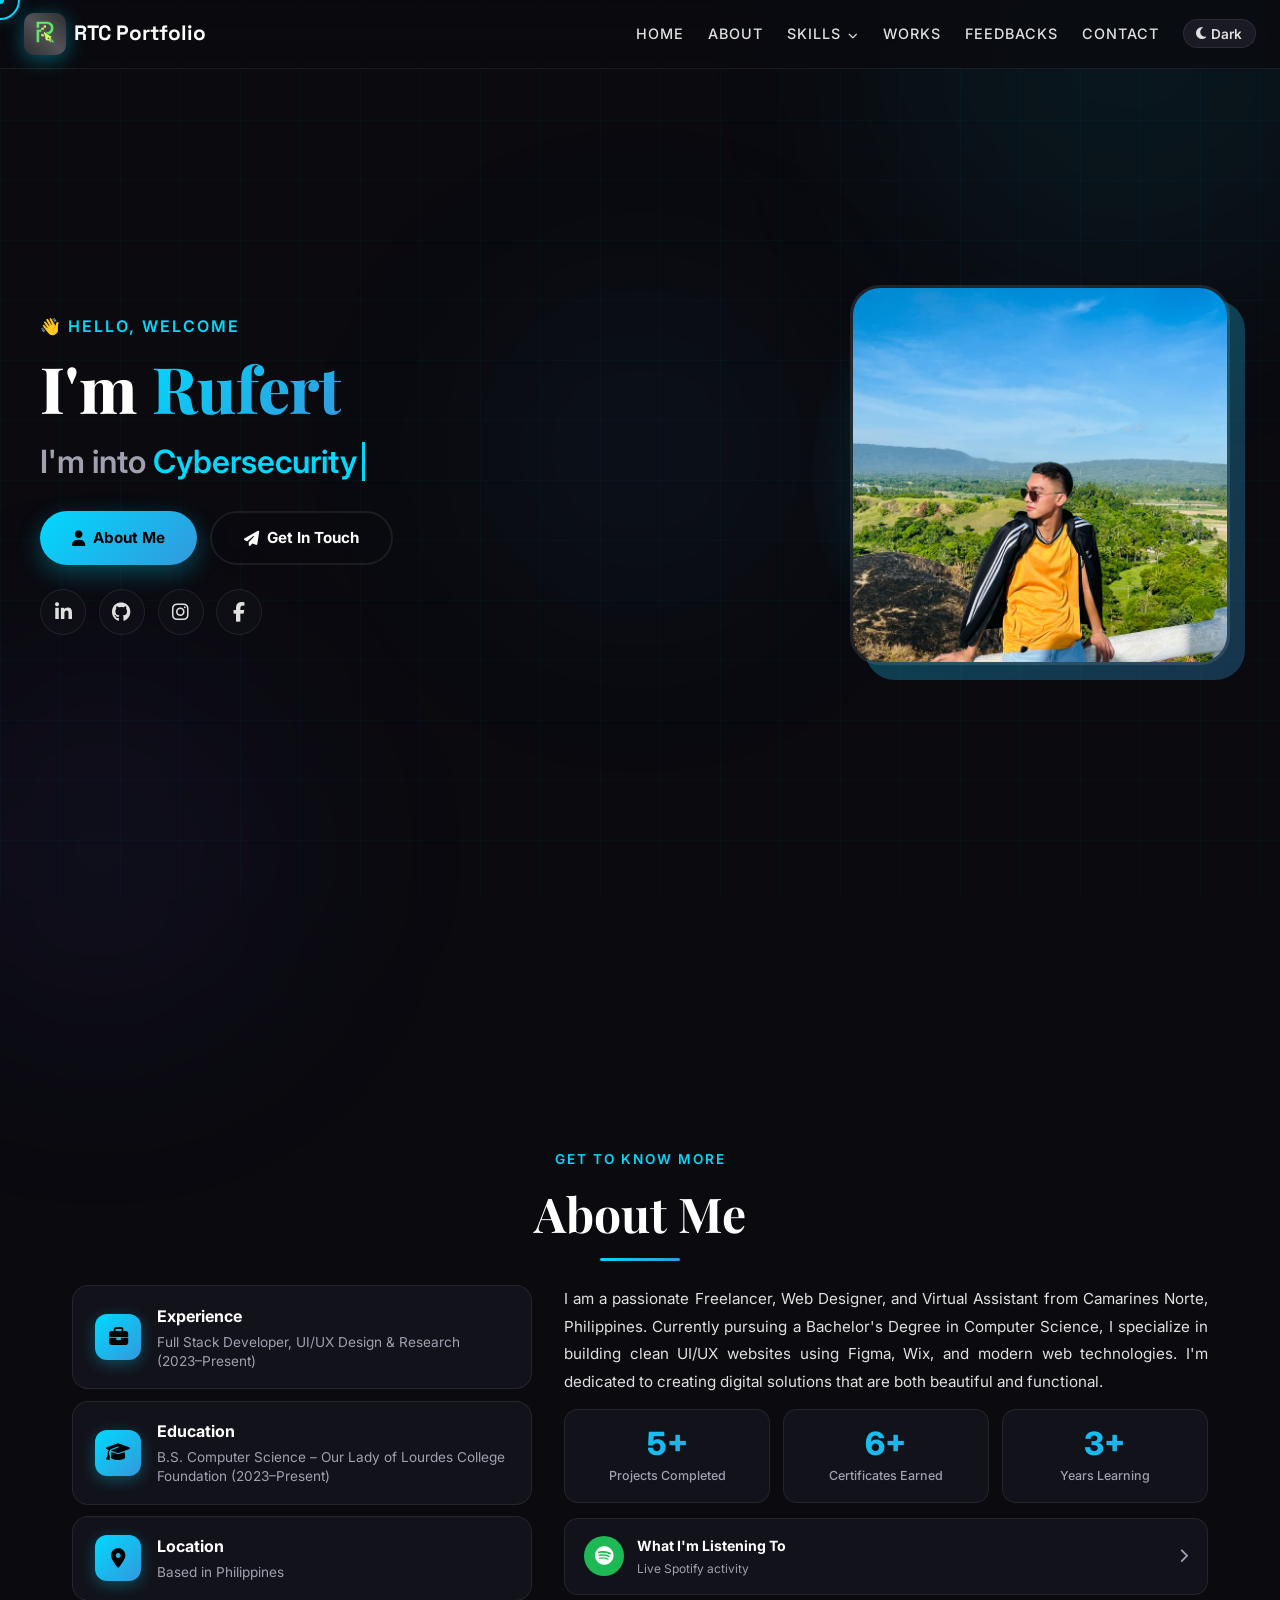
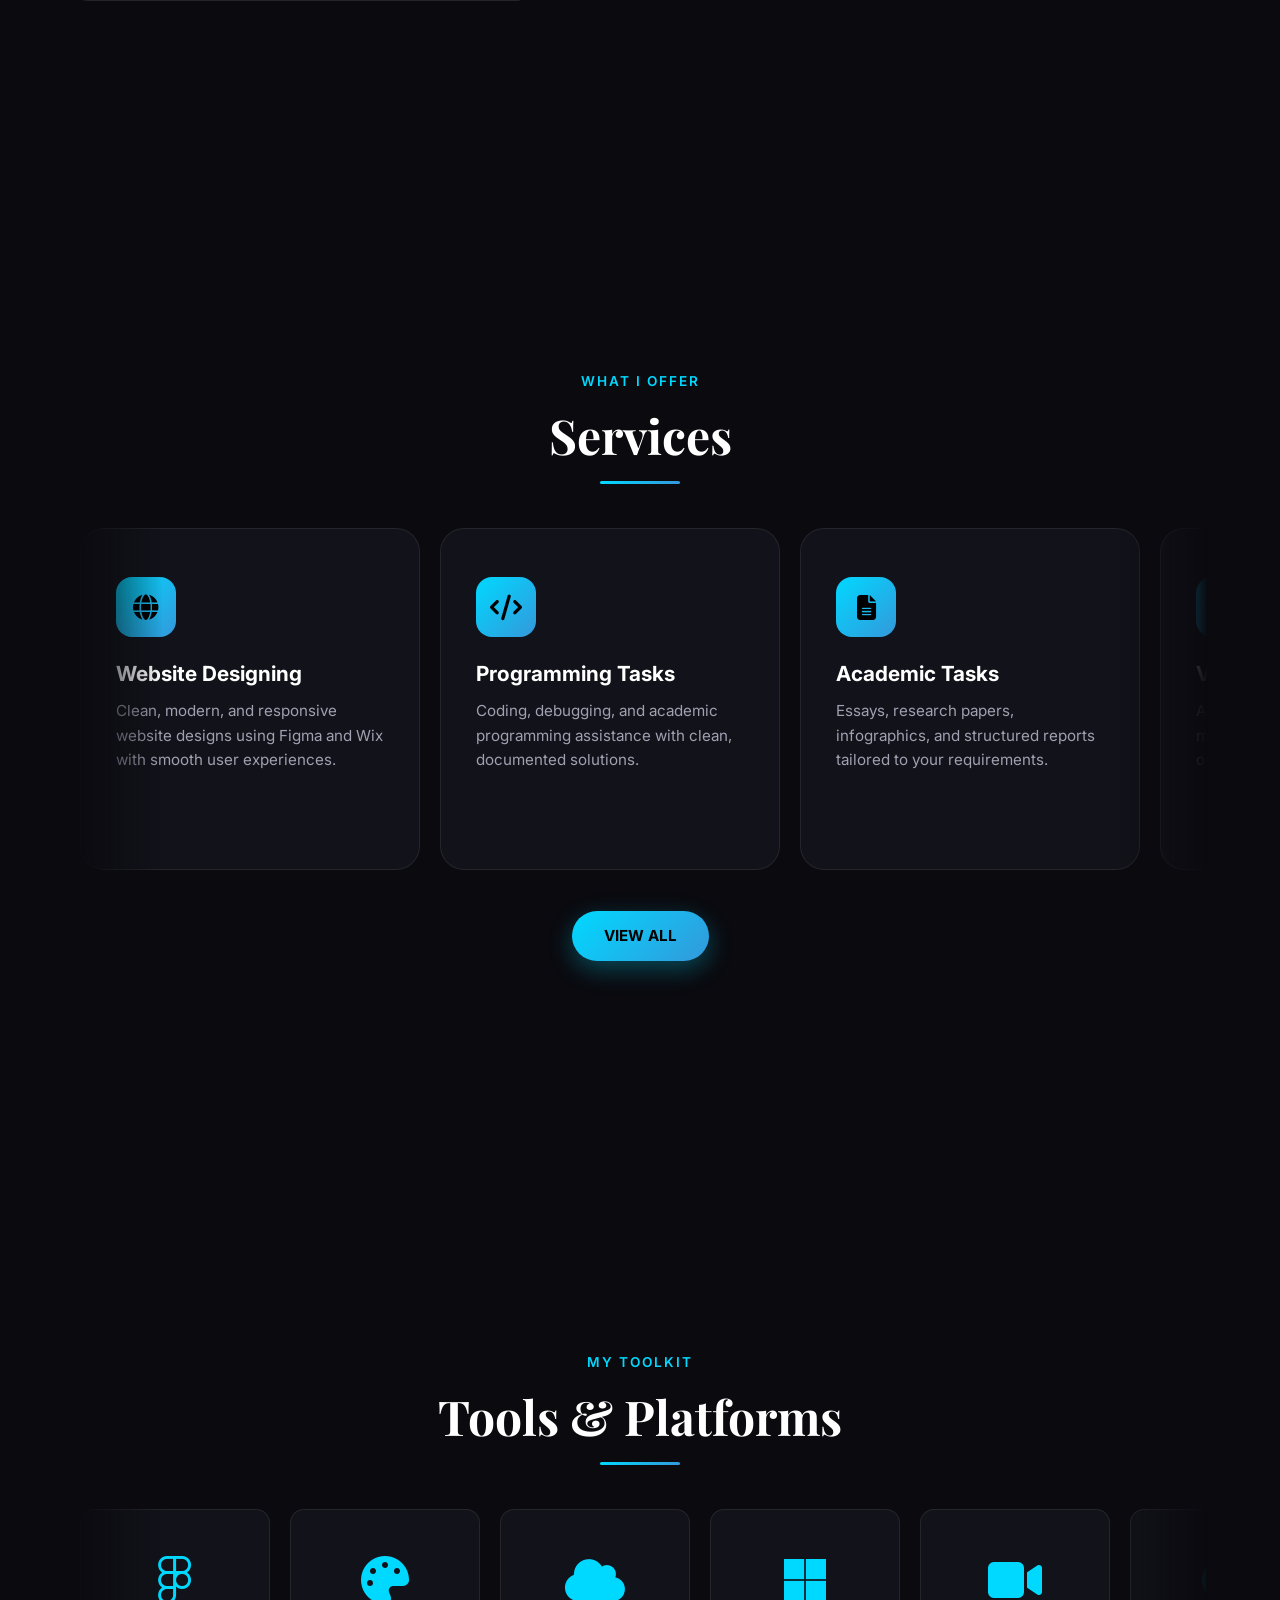
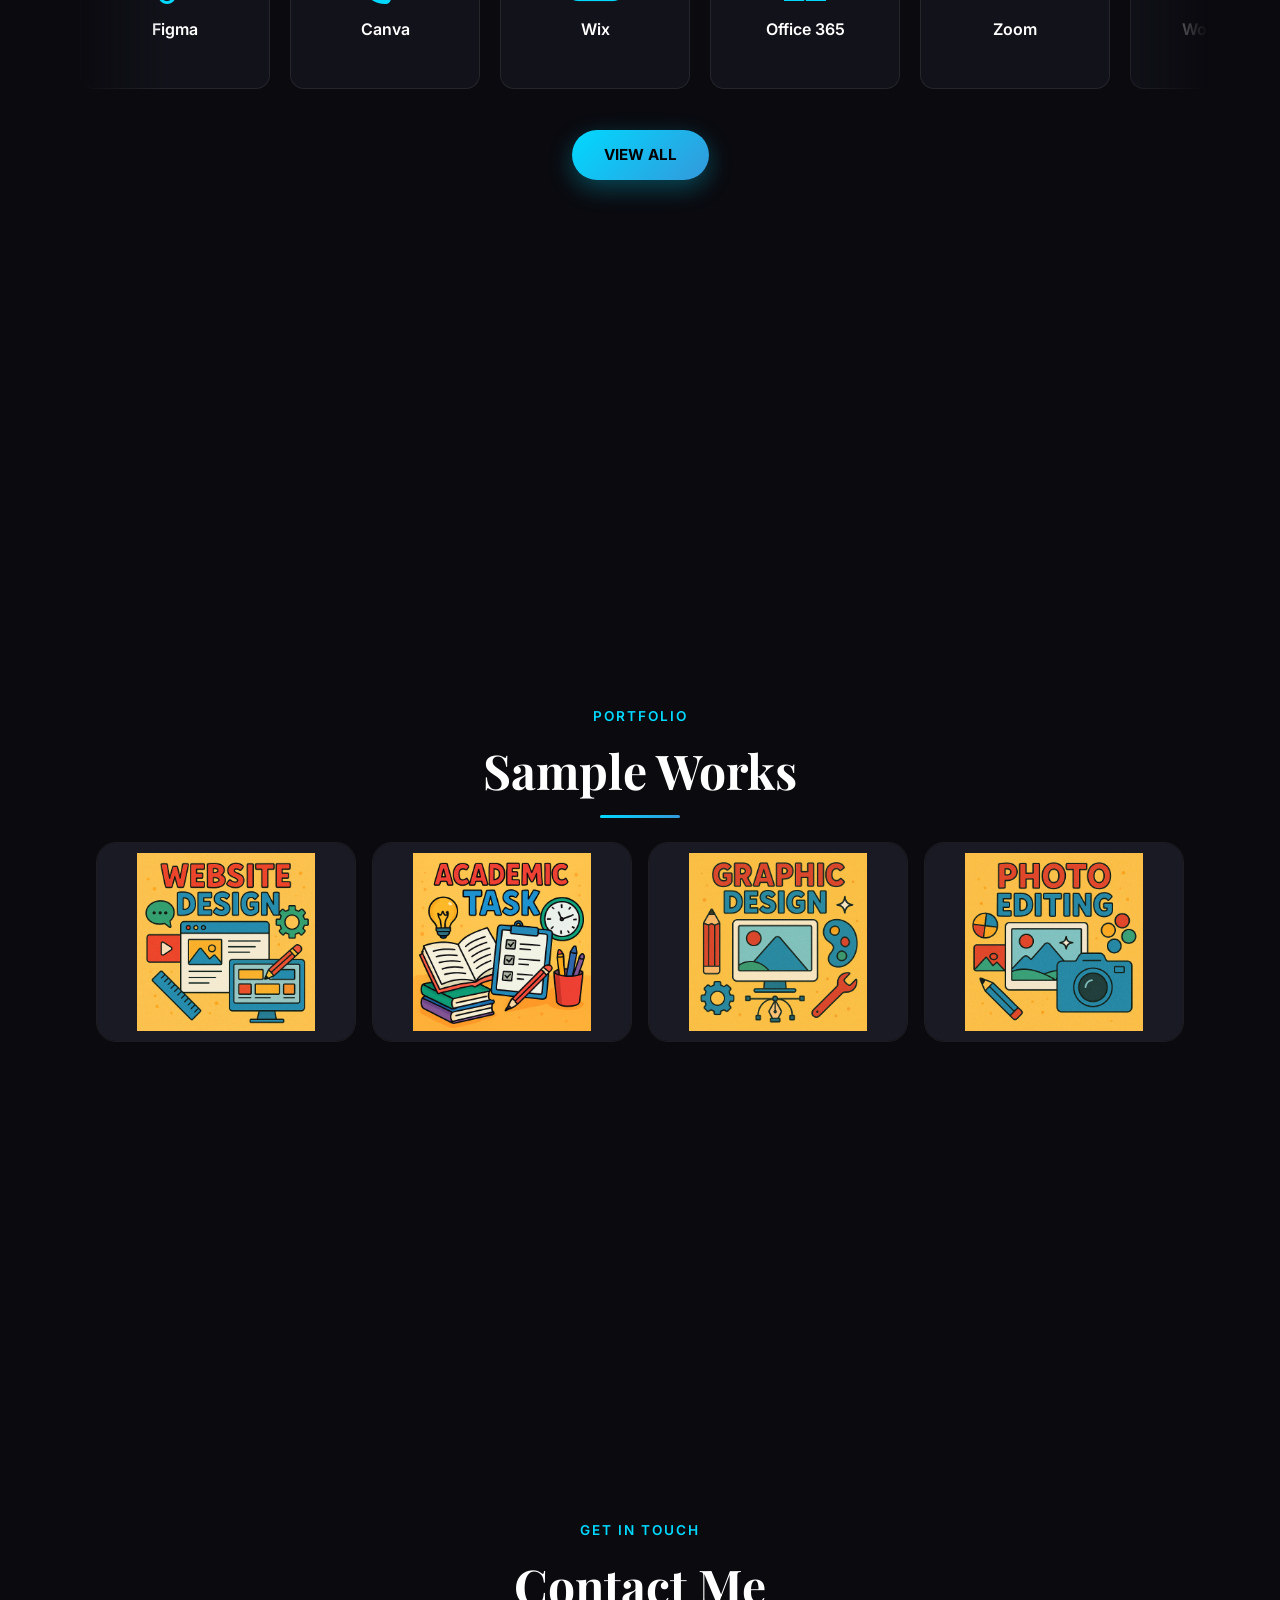
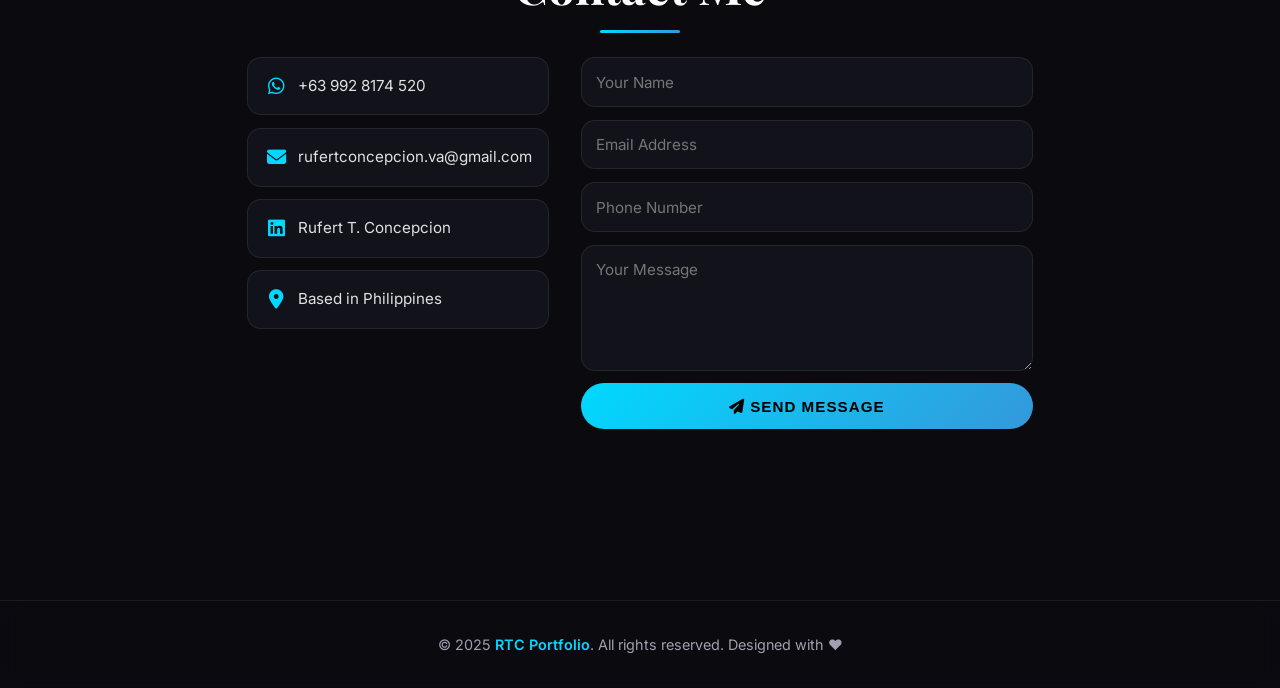
==== commit 760d94ec: "Fix routing for Vercel Deployment" ====
--- a/pre-draft portfolio/index.html
+++ b/pre-draft portfolio/index.html
@@ -34,18 +34,18 @@
         <input type="checkbox" id="hamburger-toggle">
         <label for="hamburger-toggle" class="hamburger"><span class="bar"></span><span class="bar"></span><span class="bar"></span></label>
         <ul class="nav-links">
-            <li><a href="index.html">Home</a></li>
-            <li><a href="index.html#about">About</a></li>
+            <li><a href="/index.html">Home</a></li>
+            <li><a href="/index.html#about">About</a></li>
                 <li class="dropdown-parent">
-                    <a href="skills.html">Skills <i class="fas fa-chevron-down nav-dropdown-arrow"></i></a>
+                    <a href="/skills.html">Skills <i class="fas fa-chevron-down nav-dropdown-arrow"></i></a>
                     <ul class="dropdown-menu">
-                        <li><a href="index.html#services">Services</a></li>
-                        <li><a href="index.html#tools">Tools & Platforms</a></li>
+                        <li><a href="/index.html#services">Services</a></li>
+                        <li><a href="/index.html#tools">Tools & Platforms</a></li>
                     </ul>
                 </li>
-            <li><a href="works.html">Works</a></li>
-            <li><a href="feedbacks.html">Feedbacks</a></li>
-            <li><a href="index.html#contact">Contact</a></li>
+            <li><a href="/works.html">Works</a></li>
+            <li><a href="/feedbacks.html">Feedbacks</a></li>
+            <li><a href="/index.html#contact">Contact</a></li>
             <li><button id="themeToggle"><i class="fas fa-moon"></i><span>Dark</span></button></li>
         </ul>
     </nav>
